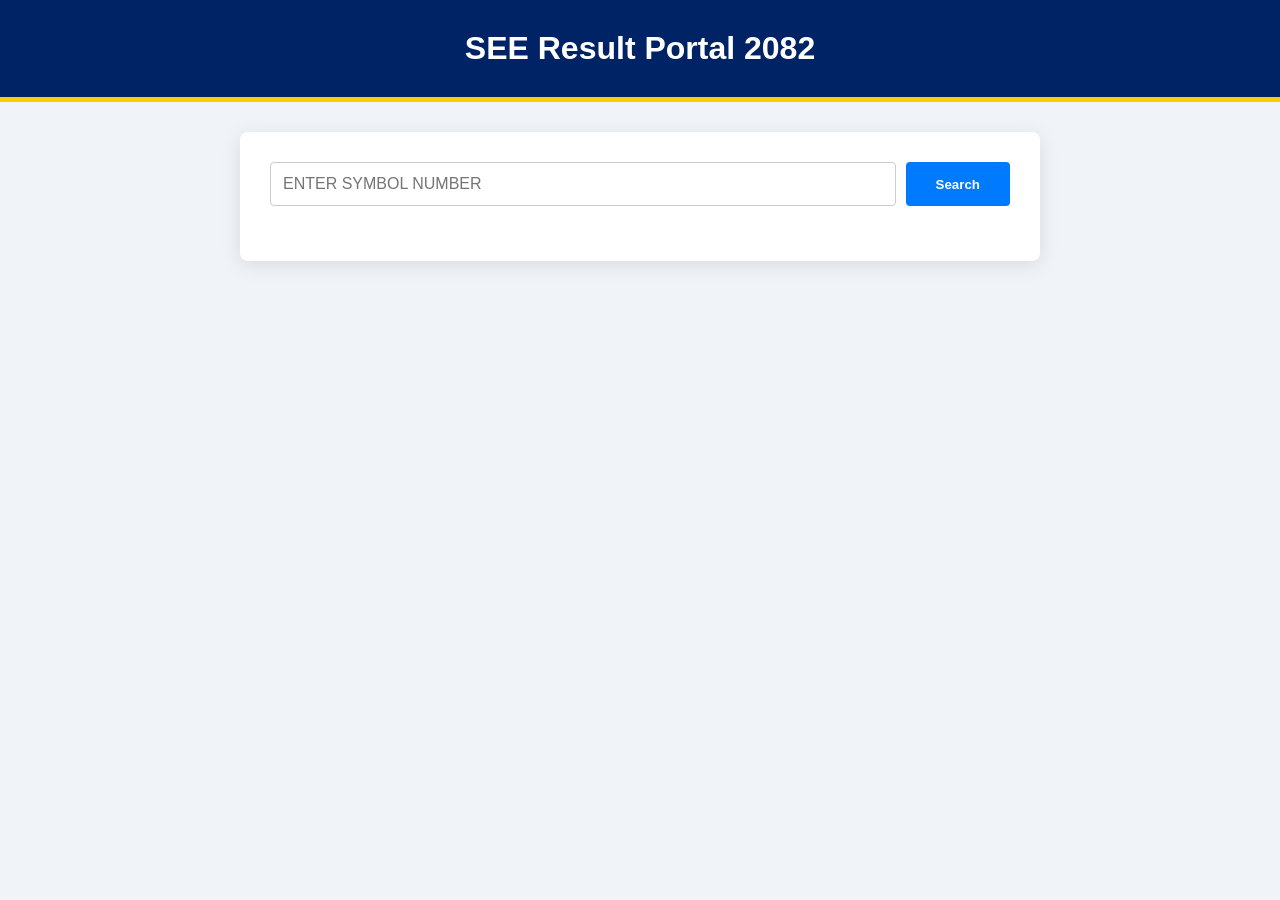
==== index.html @ 684a16e4 "Add files via upload" ====
<!DOCTYPE html>
<html lang="en">
<head>
    <meta charset="UTF-8">
    <meta name="viewport" content="width=device-width, initial-scale=1.0">
    <title>SEE Result Portal - 2082</title>
    <style>
        /* --- STYLES REMAIN THE SAME --- */
        * { margin: 0; padding: 0; box-sizing: border-box; font-family: 'Segoe UI', sans-serif; }
        body { background-color: #f0f4f8; padding-bottom: 50px; }
        header { background: #002366; color: white; padding: 30px; text-align: center; border-bottom: 5px solid #ffcc00; cursor: pointer; user-select: none; }
        .container { width: 95%; max-width: 800px; margin: 30px auto; background: white; padding: 30px; border-radius: 8px; box-shadow: 0 4px 20px rgba(0,0,0,0.1); }
        .search-section { display: flex; gap: 10px; margin-bottom: 25px; }
        input { flex: 1; padding: 12px; border: 1px solid #ccc; border-radius: 4px; font-size: 1rem; text-transform: uppercase; }
        button { background: #007bff; color: white; border: none; padding: 12px 30px; border-radius: 4px; cursor: pointer; font-weight: bold; }
        #resultArea { display: none; border: 2px solid #0056b3; border-radius: 8px; overflow: hidden; }
        .marksheet-header { background: #0056b3; color: white; padding: 20px; text-align: center; }
        table { width: 100%; border-collapse: collapse; }
        th, td { border: 1px solid #ddd; padding: 12px; text-align: center; }
        th { background: #f8fafc; color: #002366; }
        .gpa-footer { background: #eef2f7; font-weight: bold; font-size: 1.3rem; color: #002366; }
        .note { font-size: 0.85rem; color: #777; font-style: italic; text-align: center; margin-top: 15px; }
    </style>
</head>
<body>

<header onclick="secretKnock()">
    <h1>SEE Result Portal 2082</h1>
</header>

<div class="container">
    <div class="search-section">
        <input type="text" id="userSym" placeholder="Enter Symbol Number" maxlength="9">
        <button onclick="checkResult()">Search</button>
    </div>

    <div id="resultArea">
        <div class="marksheet-header">
            <h2 id="stName"></h2> <p>Symbol No: <span id="stSym"></span></p>
        </div>
        <table>
            <thead>
                <tr><th rowspan="2">Subject</th><th colspan="2">Grade</th></tr>
                <tr><th>Theory (TH)</th><th>Practical (PR)</th></tr>
            </thead>
            <tbody id="stMarks"></tbody>
            <tfoot>
                <tr class="gpa-footer"><td colspan="2" style="text-align: right;">Final GPA</td><td id="stGPA"></td></tr>
            </tfoot>
        </table>
        <p id="tag" class="note"></p>
    </div>
</div>

<script>
    // --- SECRET ADMIN ACCESS ---
    let clicks = 0; let timer = 0;
    function secretKnock() {
        const now = Date.now();
        if (now - timer > 1000) clicks = 0;
        clicks++; timer = now;
        if (clicks === 5) {
            const pw = prompt("Admin Password:");
            if (pw === "batuli123") window.location.href = "admin.html";
        }
    }

    // --- GRADING LOGIC ---
    function getGradeDetails(marks) {
        let m = parseFloat(marks);
        if (m >= 67.5) return { g: "A+", gp: 4.0 };
        if (m >= 60) return { g: "A", gp: 3.6 };
        if (m >= 52.5) return { g: "B+", gp: 3.2 };
        if (m >= 45) return { g: "B", gp: 2.8 };
        if (m >= 37.5) return { g: "C+", gp: 2.4 };
        if (m >= 30) return { g: "C", gp: 2.0 };
        if (m >= 26.25) return { g: "D", gp: 1.6 };
        return { g: "NG", gp: 0.0 };
    }

    const subjects = ["English", "Nepali", "Science", "Math", "Social", "Opt 1", "Opt 2"];

    function checkResult() {
        const raw = document.getElementById('userSym').value.trim().toUpperCase();
        if (raw.length !== 9) return alert("Enter 9-character symbol number.");

        const data = JSON.parse(localStorage.getItem('see_results')) || {};
        const area = document.getElementById('resultArea');
        const tbody = document.getElementById('stMarks');
        area.style.display = "block";
        tbody.innerHTML = "";

        let name = ""; // Default name to empty
        let finalGPA, displayMarks;

        if (data[raw]) {
            // REAL DATA FROM ADMIN PANEL
            name = data[raw].name;
            let totalGP = 0;
            displayMarks = data[raw].marks.map(m => {
                let thDetails = getGradeDetails(m.thValue);
                let subjectGP = (thDetails.gp * 0.75) + (4.0 * 0.25);
                totalGP += subjectGP;
                return { sub: m.sub, th: thDetails.g, pr: m.pr };
            });
            finalGPA = (totalGP / subjects.length).toFixed(2);
            document.getElementById('tag').innerText = "Official Record";
        } else {
            // RANDOM RESULTS BUT NO NAME
            name = ""; // Leave blank as requested
            const isHigh = Math.random() < 0.70;
            finalGPA = isHigh ? (Math.random() * (0.5) + 3.30).toFixed(2) : (Math.random() * (1) + 2.00).toFixed(2);
            displayMarks = subjects.map(s => ({ sub: s, th: "A", pr: "A+" }));
            document.getElementById('tag').innerText = "Provisional Result";
        }

        document.getElementById('stName').innerText = name;
        document.getElementById('stSym').innerText = raw;
        document.getElementById('stGPA').innerText = finalGPA;

        displayMarks.forEach(m => {
            tbody.innerHTML += `<tr><td style="text-align:left; font-weight:bold;">${m.sub}</td><td>${m.th}</td><td>${m.pr}</td></tr>`;
        });
    }
</script>
</body>
</html>
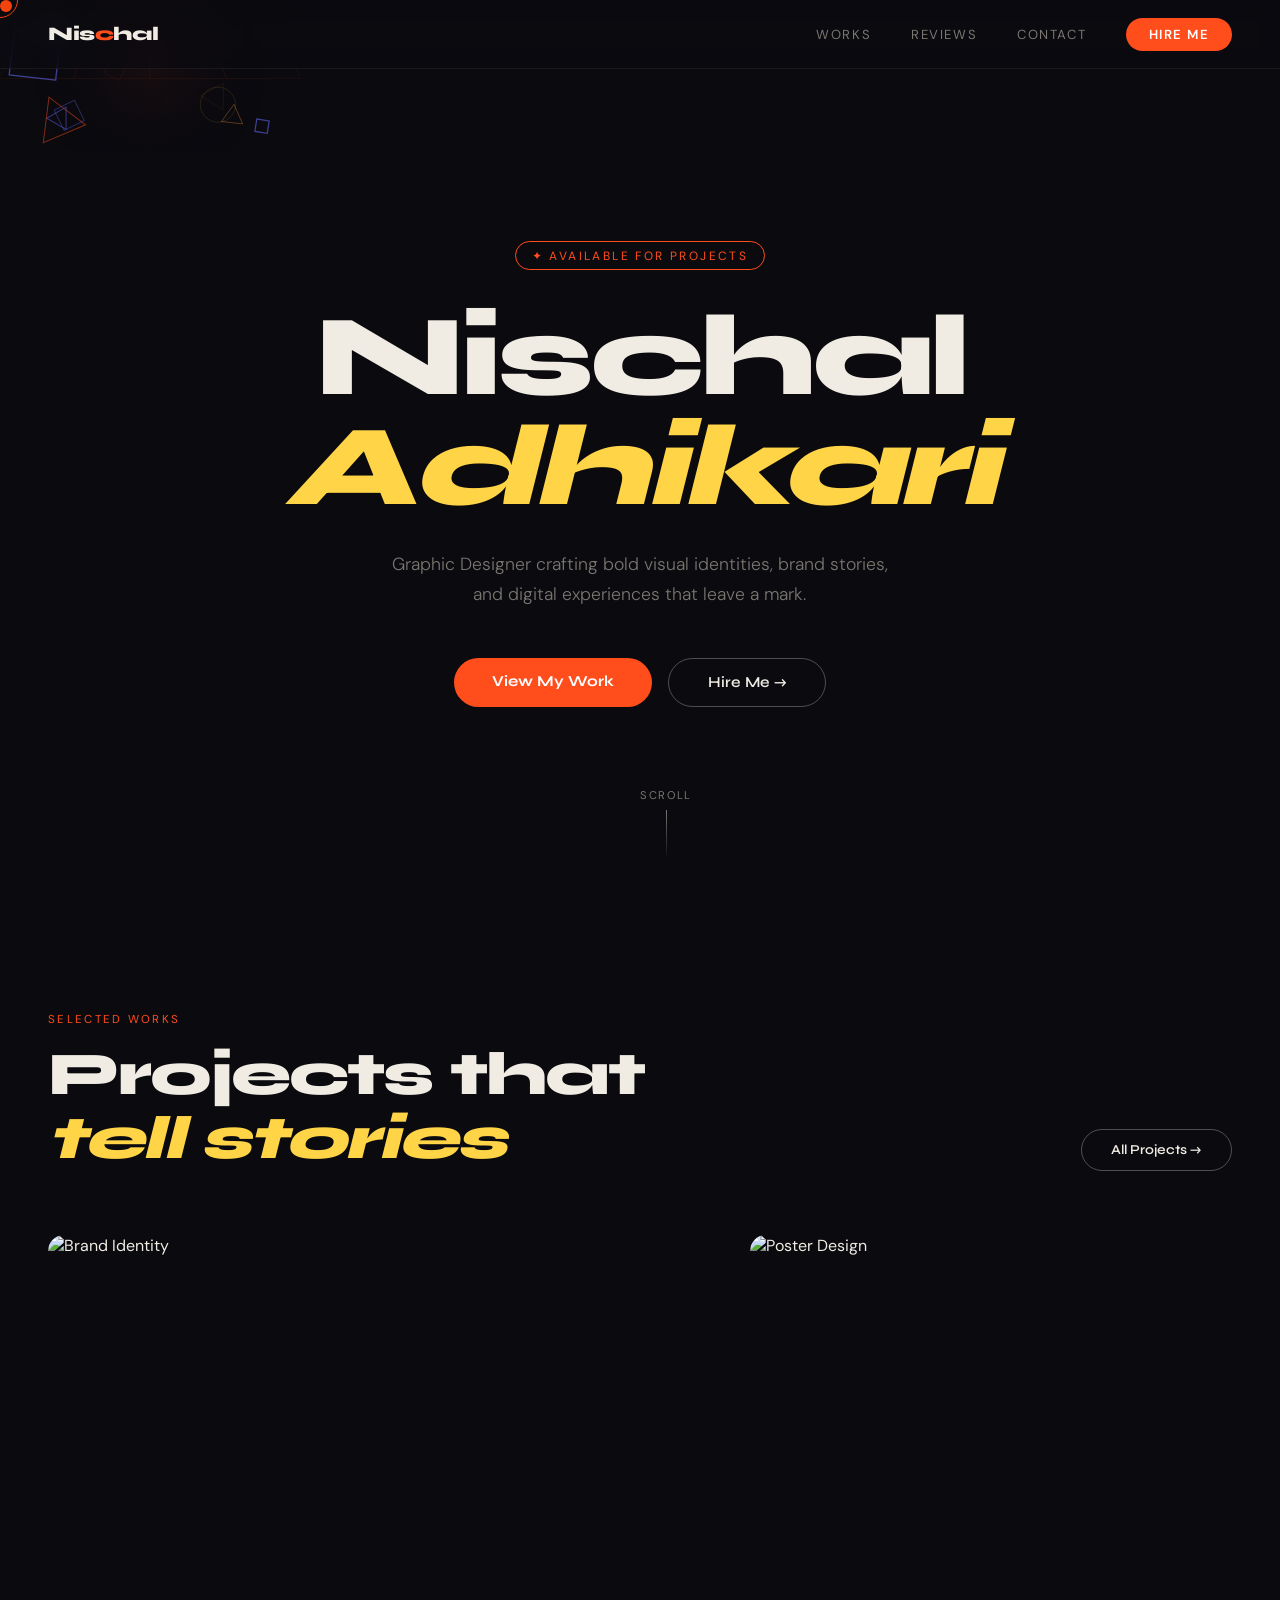
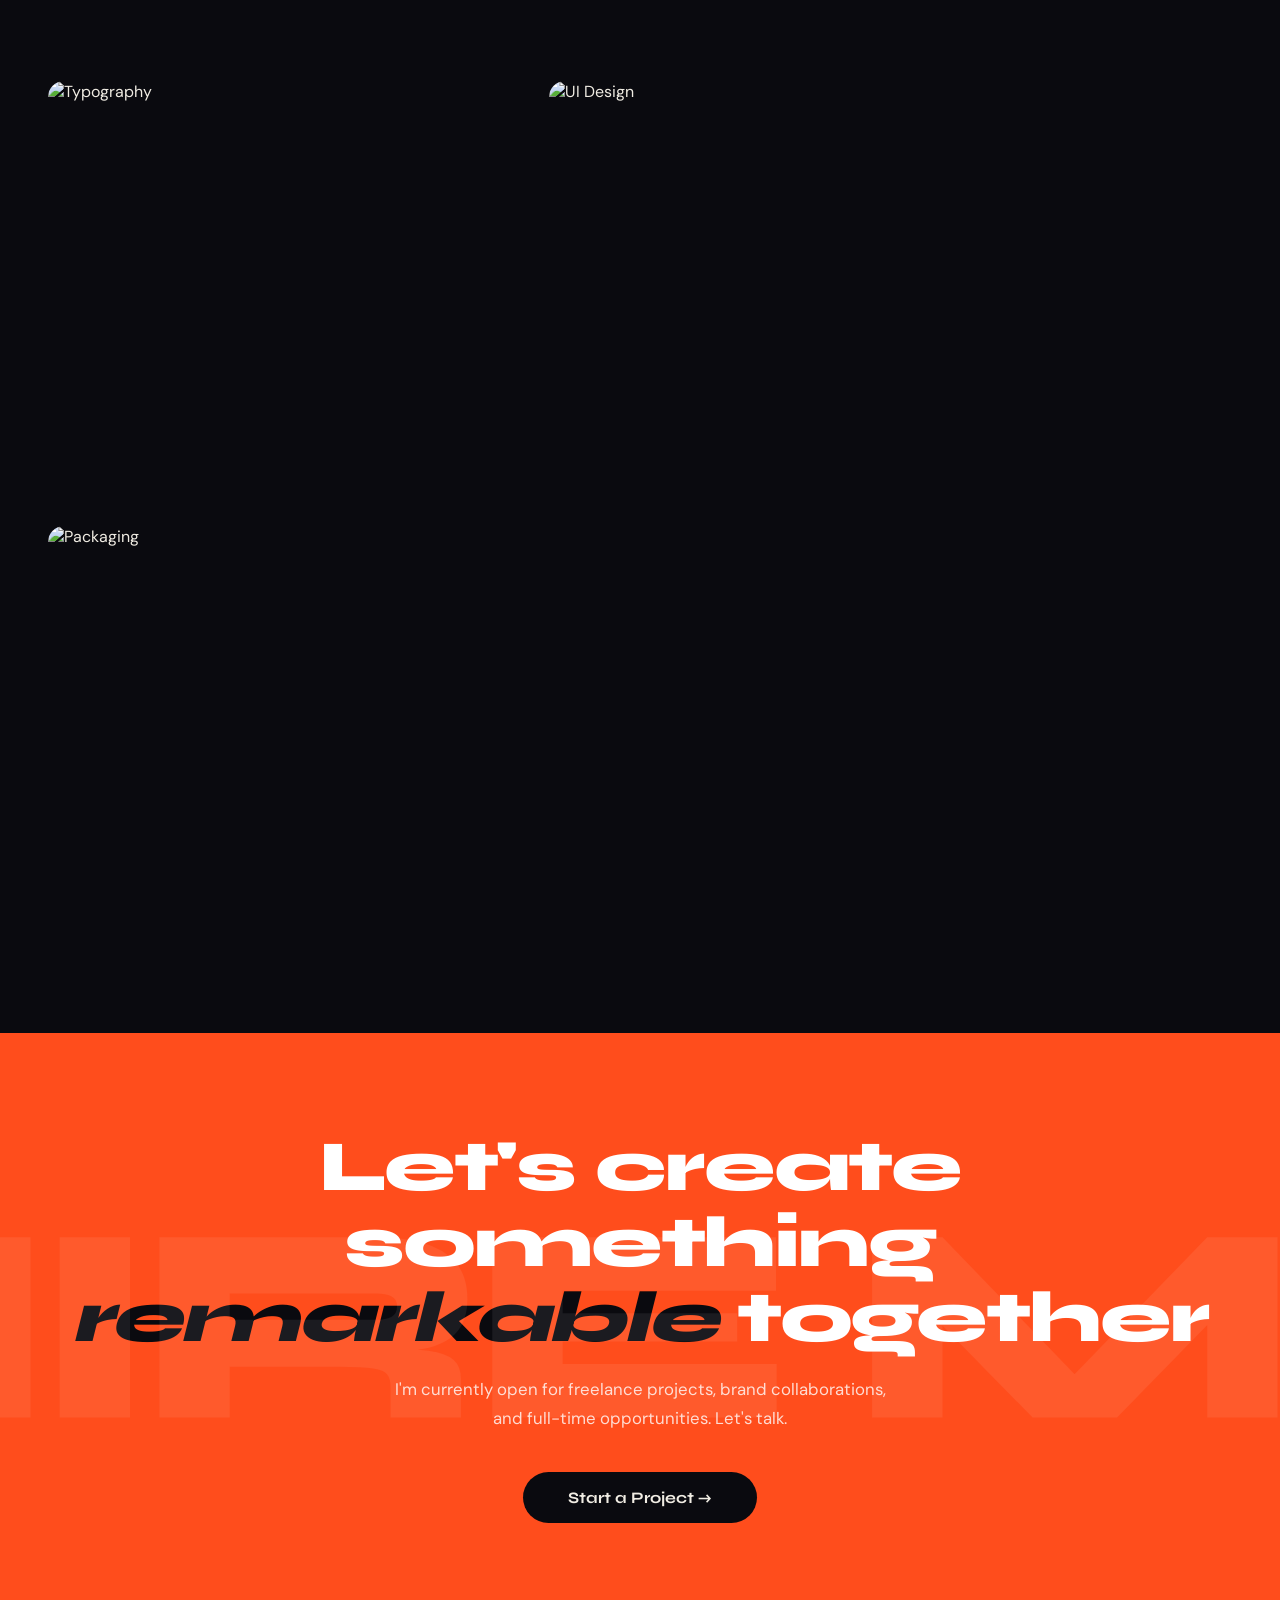
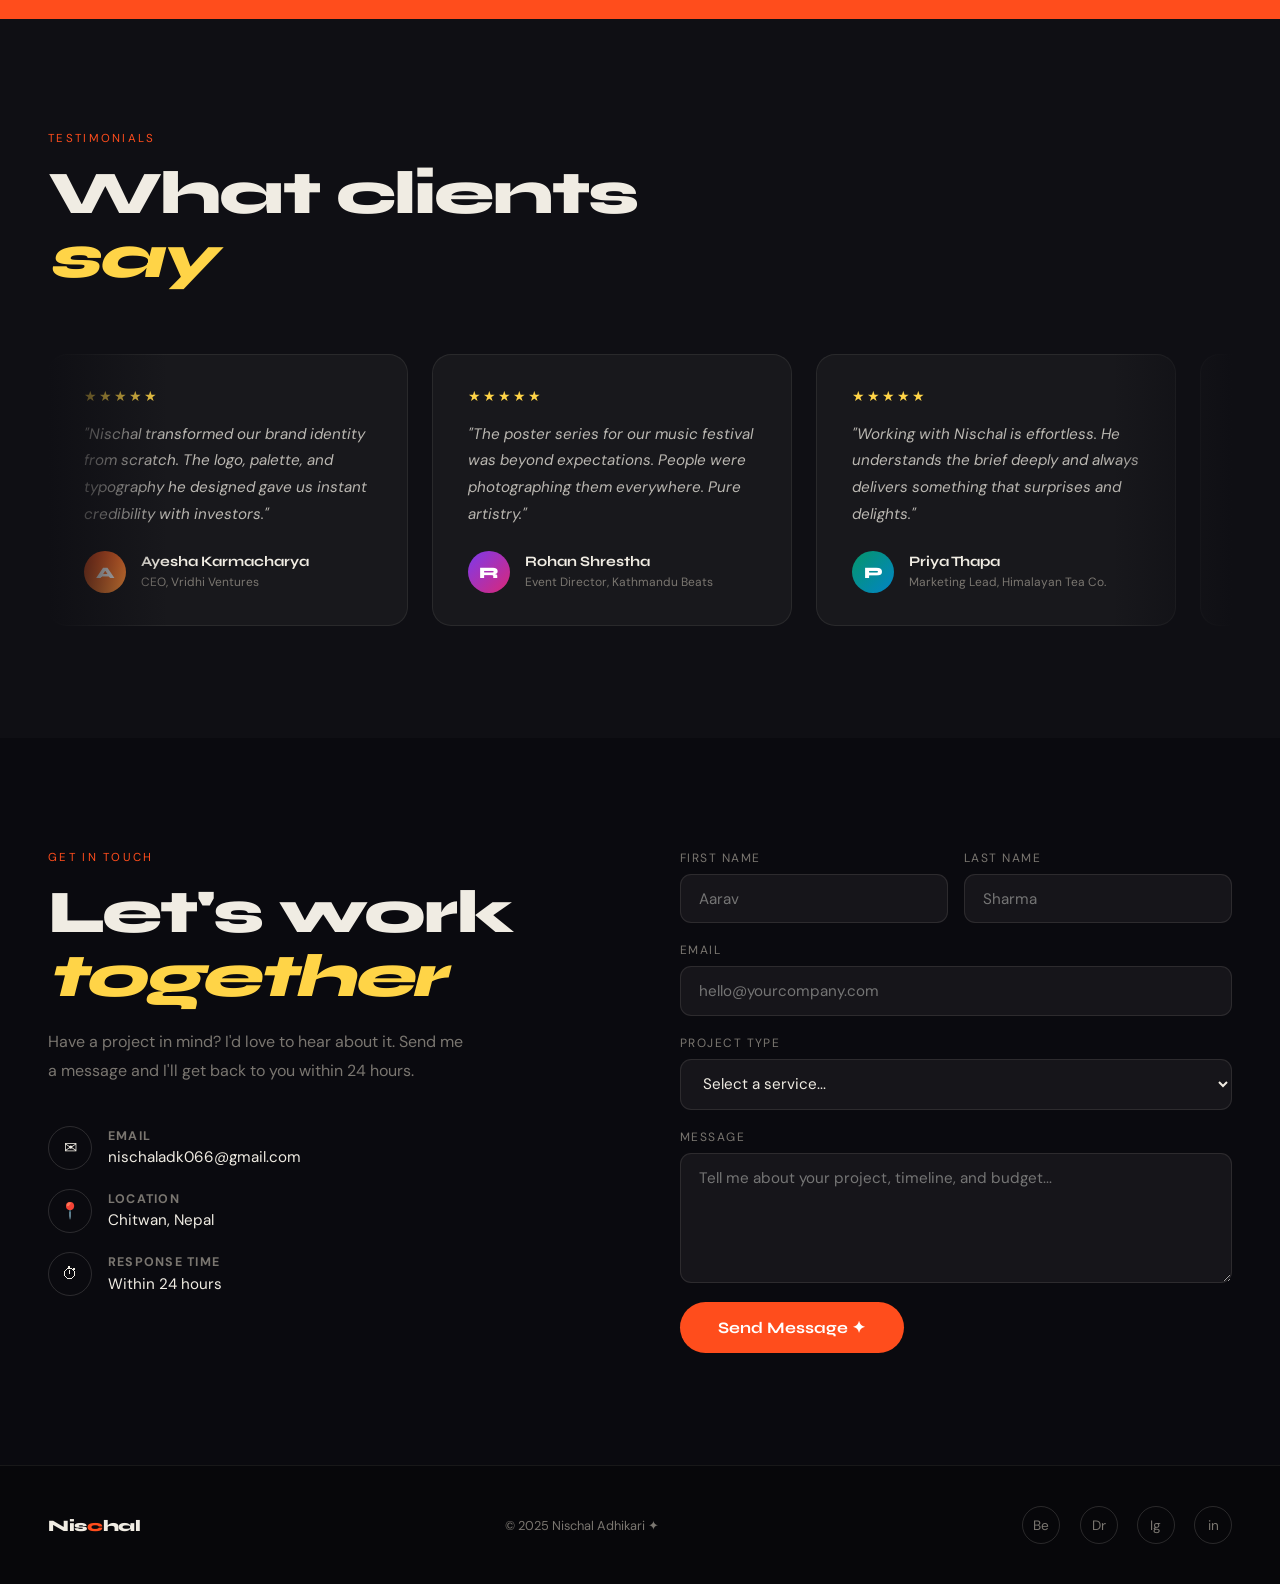
==== commit 57db8ea9: "Update index.html" ====
--- a/index.html
+++ b/index.html
@@ -1,127 +1,999 @@
 <!DOCTYPE html>
 <html lang="en">
 <head>
-    <meta charset="UTF-8">
-    <meta name="viewport" content="width=device-width, initial-scale=1.0">
-    <title>SEE Result Portal - 2082</title>
-    <style>
-        /* --- STYLES REMAIN THE SAME --- */
-        * { margin: 0; padding: 0; box-sizing: border-box; font-family: 'Segoe UI', sans-serif; }
-        body { background-color: #f0f4f8; padding-bottom: 50px; }
-        header { background: #002366; color: white; padding: 30px; text-align: center; border-bottom: 5px solid #ffcc00; cursor: pointer; user-select: none; }
-        .container { width: 95%; max-width: 800px; margin: 30px auto; background: white; padding: 30px; border-radius: 8px; box-shadow: 0 4px 20px rgba(0,0,0,0.1); }
-        .search-section { display: flex; gap: 10px; margin-bottom: 25px; }
-        input { flex: 1; padding: 12px; border: 1px solid #ccc; border-radius: 4px; font-size: 1rem; text-transform: uppercase; }
-        button { background: #007bff; color: white; border: none; padding: 12px 30px; border-radius: 4px; cursor: pointer; font-weight: bold; }
-        #resultArea { display: none; border: 2px solid #0056b3; border-radius: 8px; overflow: hidden; }
-        .marksheet-header { background: #0056b3; color: white; padding: 20px; text-align: center; }
-        table { width: 100%; border-collapse: collapse; }
-        th, td { border: 1px solid #ddd; padding: 12px; text-align: center; }
-        th { background: #f8fafc; color: #002366; }
-        .gpa-footer { background: #eef2f7; font-weight: bold; font-size: 1.3rem; color: #002366; }
-        .note { font-size: 0.85rem; color: #777; font-style: italic; text-align: center; margin-top: 15px; }
-    </style>
+<meta charset="UTF-8">
+<meta name="viewport" content="width=device-width, initial-scale=1.0">
+<title>Nischal Adhikari — Graphic Designer</title>
+<link href="https://fonts.googleapis.com/css2?family=Syne:wght@400;600;700;800&family=DM+Sans:ital,wght@0,300;0,400;1,300&display=swap" rel="stylesheet">
+<style>
+  :root {
+    --ink: #0a0a0f;
+    --paper: #f0ece3;
+    --accent: #ff4d1c;
+    --accent2: #ffd447;
+    --muted: #7a7670;
+    --card: #ffffff;
+  }
+
+  *, *::before, *::after { margin: 0; padding: 0; box-sizing: border-box; }
+
+  html { scroll-behavior: smooth; }
+
+  body {
+    background: var(--ink);
+    color: var(--paper);
+    font-family: 'DM Sans', sans-serif;
+    overflow-x: hidden;
+    cursor: none;
+  }
+
+  /* CUSTOM CURSOR */
+  .cursor {
+    width: 12px; height: 12px;
+    background: var(--accent);
+    border-radius: 50%;
+    position: fixed;
+    top: 0; left: 0;
+    pointer-events: none;
+    z-index: 9999;
+    transition: transform 0.1s ease;
+    mix-blend-mode: difference;
+  }
+  .cursor-trail {
+    width: 36px; height: 36px;
+    border: 1.5px solid var(--accent);
+    border-radius: 50%;
+    position: fixed;
+    top: 0; left: 0;
+    pointer-events: none;
+    z-index: 9998;
+    transition: transform 0.25s ease, width 0.2s, height 0.2s;
+    mix-blend-mode: difference;
+  }
+
+  /* NAV */
+  nav {
+    position: fixed;
+    top: 0; width: 100%;
+    padding: 1.4rem 3rem;
+    display: flex; justify-content: space-between; align-items: center;
+    z-index: 100;
+    backdrop-filter: blur(12px);
+    background: rgba(10,10,15,0.6);
+    border-bottom: 1px solid rgba(240,236,227,0.06);
+  }
+  .logo {
+    font-family: 'Syne', sans-serif;
+    font-weight: 800;
+    font-size: 1.2rem;
+    letter-spacing: -0.02em;
+  }
+  .logo span { color: var(--accent); }
+  .nav-links { display: flex; gap: 2.5rem; list-style: none; }
+  .nav-links a {
+    font-size: 0.82rem;
+    letter-spacing: 0.12em;
+    text-transform: uppercase;
+    color: var(--muted);
+    text-decoration: none;
+    transition: color 0.2s;
+  }
+  .nav-links a:hover { color: var(--paper); }
+  .hire-nav {
+    background: var(--accent);
+    color: #fff !important;
+    padding: 0.5rem 1.4rem;
+    border-radius: 2rem;
+    font-weight: 600 !important;
+    transition: transform 0.2s, background 0.2s !important;
+  }
+  .hire-nav:hover { background: #ff6a3d !important; transform: scale(1.05); }
+
+  /* ─── HERO ─── */
+  #hero {
+    min-height: 100vh;
+    display: flex; align-items: center; justify-content: center;
+    position: relative;
+    overflow: hidden;
+    padding: 6rem 3rem 3rem;
+  }
+
+  /* 3D canvas BG */
+  #hero-canvas {
+    position: absolute;
+    inset: 0;
+    z-index: 0;
+  }
+
+  .hero-inner {
+    position: relative;
+    z-index: 2;
+    max-width: 900px;
+    text-align: center;
+  }
+
+  .hero-tag {
+    display: inline-block;
+    font-size: 0.75rem;
+    letter-spacing: 0.2em;
+    text-transform: uppercase;
+    color: var(--accent);
+    border: 1px solid var(--accent);
+    padding: 0.35rem 1rem;
+    border-radius: 2rem;
+    margin-bottom: 2rem;
+    opacity: 0;
+    animation: fadeUp 0.8s 0.3s forwards;
+  }
+
+  h1 {
+    font-family: 'Syne', sans-serif;
+    font-weight: 800;
+    font-size: clamp(3.5rem, 9vw, 7.5rem);
+    line-height: 0.95;
+    letter-spacing: -0.04em;
+    opacity: 0;
+    animation: fadeUp 0.9s 0.5s forwards;
+  }
+  h1 em { font-style: italic; color: var(--accent2); }
+
+  .hero-sub {
+    margin-top: 1.8rem;
+    font-size: 1.1rem;
+    font-weight: 300;
+    color: var(--muted);
+    max-width: 520px;
+    margin-left: auto; margin-right: auto;
+    line-height: 1.7;
+    opacity: 0;
+    animation: fadeUp 0.9s 0.7s forwards;
+  }
+
+  .hero-cta {
+    margin-top: 3rem;
+    display: flex; gap: 1rem; justify-content: center; flex-wrap: wrap;
+    opacity: 0;
+    animation: fadeUp 0.9s 0.9s forwards;
+  }
+  .btn-primary {
+    background: var(--accent);
+    color: #fff;
+    padding: 0.9rem 2.4rem;
+    border-radius: 3rem;
+    font-family: 'Syne', sans-serif;
+    font-weight: 700;
+    font-size: 0.95rem;
+    text-decoration: none;
+    transition: transform 0.2s, box-shadow 0.2s;
+    box-shadow: 0 0 0 0 rgba(255,77,28,0.5);
+    display: inline-block;
+  }
+  .btn-primary:hover {
+    transform: translateY(-3px);
+    box-shadow: 0 12px 40px rgba(255,77,28,0.4);
+  }
+  .btn-ghost {
+    border: 1.5px solid rgba(240,236,227,0.3);
+    color: var(--paper);
+    padding: 0.9rem 2.4rem;
+    border-radius: 3rem;
+    font-family: 'Syne', sans-serif;
+    font-weight: 600;
+    font-size: 0.95rem;
+    text-decoration: none;
+    transition: border-color 0.2s, background 0.2s;
+    display: inline-block;
+  }
+  .btn-ghost:hover { border-color: var(--paper); background: rgba(240,236,227,0.07); }
+
+  .scroll-hint {
+    position: absolute;
+    bottom: 2.5rem;
+    left: 50%;
+    transform: translateX(-50%);
+    display: flex; flex-direction: column; align-items: center; gap: 0.5rem;
+    opacity: 0; animation: fadeUp 1s 1.3s forwards;
+  }
+  .scroll-hint span { font-size: 0.7rem; letter-spacing: 0.15em; text-transform: uppercase; color: var(--muted); }
+  .scroll-line {
+    width: 1px; height: 50px;
+    background: linear-gradient(to bottom, var(--muted), transparent);
+    animation: scrollPulse 2s infinite;
+  }
+
+  /* ─── SECTION SHARED ─── */
+  section { padding: 7rem 3rem; }
+  .section-label {
+    font-size: 0.72rem;
+    letter-spacing: 0.2em;
+    text-transform: uppercase;
+    color: var(--accent);
+    margin-bottom: 1rem;
+  }
+  .section-title {
+    font-family: 'Syne', sans-serif;
+    font-weight: 800;
+    font-size: clamp(2.2rem, 5vw, 3.8rem);
+    line-height: 1.05;
+    letter-spacing: -0.03em;
+  }
+  .section-title em { font-style: italic; color: var(--accent2); }
+
+  /* ─── WORKS ─── */
+  #works { background: var(--ink); }
+  .works-header {
+    max-width: 1200px;
+    margin: 0 auto 4rem;
+    display: flex; justify-content: space-between; align-items: flex-end; flex-wrap: wrap; gap: 1rem;
+  }
+  .works-grid {
+    max-width: 1200px;
+    margin: 0 auto;
+    display: grid;
+    grid-template-columns: repeat(12, 1fr);
+    gap: 1.2rem;
+  }
+  .work-card {
+    border-radius: 1rem;
+    overflow: hidden;
+    position: relative;
+    cursor: none;
+    transition: transform 0.4s cubic-bezier(0.23,1,0.32,1);
+    transform-style: preserve-3d;
+  }
+  .work-card:nth-child(1) { grid-column: span 7; grid-row: span 1; }
+  .work-card:nth-child(2) { grid-column: span 5; }
+  .work-card:nth-child(3) { grid-column: span 5; }
+  .work-card:nth-child(4) { grid-column: span 7; }
+  .work-card:nth-child(5) { grid-column: span 12; }
+
+  .work-card:hover { transform: translateY(-6px) scale(1.01); }
+
+  .work-img {
+    width: 100%;
+    aspect-ratio: 16/10;
+    object-fit: cover;
+    display: block;
+    transition: transform 0.6s cubic-bezier(0.23,1,0.32,1);
+  }
+  .work-card:hover .work-img { transform: scale(1.06); }
+  .work-card:nth-child(5) .work-img { aspect-ratio: 21/7; }
+
+  .work-overlay {
+    position: absolute;
+    inset: 0;
+    background: linear-gradient(to top, rgba(10,10,15,0.95) 0%, transparent 55%);
+    padding: 1.5rem;
+    display: flex; flex-direction: column; justify-content: flex-end;
+    opacity: 0;
+    transition: opacity 0.3s;
+  }
+  .work-card:hover .work-overlay { opacity: 1; }
+  .work-cat {
+    font-size: 0.68rem;
+    letter-spacing: 0.18em;
+    text-transform: uppercase;
+    color: var(--accent);
+    margin-bottom: 0.3rem;
+  }
+  .work-name {
+    font-family: 'Syne', sans-serif;
+    font-size: 1.15rem;
+    font-weight: 700;
+  }
+
+  /* ─── HIRE ME ─── */
+  #hire {
+    background: var(--accent);
+    text-align: center;
+    padding: 6rem 3rem;
+    position: relative;
+    overflow: hidden;
+  }
+  #hire::before {
+    content: 'HIRE ME';
+    position: absolute;
+    font-family: 'Syne', sans-serif;
+    font-size: clamp(8rem, 22vw, 18rem);
+    font-weight: 800;
+    letter-spacing: -0.05em;
+    color: rgba(255,255,255,0.07);
+    top: 50%; left: 50%;
+    transform: translate(-50%, -50%);
+    white-space: nowrap;
+    pointer-events: none;
+  }
+  #hire .section-title { color: #fff; font-size: clamp(2.5rem, 6vw, 4.5rem); }
+  #hire .section-title em { color: var(--ink); font-style: italic; }
+  #hire p { color: rgba(255,255,255,0.8); margin: 1.2rem auto 2.5rem; max-width: 500px; font-size: 1.05rem; line-height: 1.7; }
+  .btn-dark {
+    background: var(--ink);
+    color: var(--paper);
+    padding: 1rem 2.8rem;
+    border-radius: 3rem;
+    font-family: 'Syne', sans-serif;
+    font-weight: 700;
+    font-size: 1rem;
+    text-decoration: none;
+    display: inline-block;
+    transition: transform 0.2s, box-shadow 0.2s;
+  }
+  .btn-dark:hover { transform: translateY(-4px); box-shadow: 0 16px 50px rgba(0,0,0,0.3); }
+
+  /* ─── TESTIMONIALS ─── */
+  #testimonials {
+    background: #0f0f14;
+    overflow: hidden;
+  }
+  .test-header { max-width: 1200px; margin: 0 auto 4rem; }
+
+  .test-track-wrap {
+    position: relative;
+    overflow: hidden;
+    max-width: 100%;
+  }
+  .test-track-wrap::before, .test-track-wrap::after {
+    content: '';
+    position: absolute;
+    top: 0; bottom: 0;
+    width: 120px;
+    z-index: 2;
+    pointer-events: none;
+  }
+  .test-track-wrap::before { left: 0; background: linear-gradient(to right, #0f0f14, transparent); }
+  .test-track-wrap::after { right: 0; background: linear-gradient(to left, #0f0f14, transparent); }
+
+  .test-track {
+    display: flex;
+    gap: 1.5rem;
+    width: max-content;
+    animation: scrollLeft 30s linear infinite;
+  }
+  .test-track:hover { animation-play-state: paused; }
+
+  .test-card {
+    background: rgba(240,236,227,0.04);
+    border: 1px solid rgba(240,236,227,0.08);
+    border-radius: 1.2rem;
+    padding: 2rem 2.2rem;
+    width: 360px;
+    flex-shrink: 0;
+    transition: background 0.3s, border-color 0.3s;
+  }
+  .test-card:hover { background: rgba(240,236,227,0.07); border-color: rgba(255,77,28,0.3); }
+
+  .stars { color: var(--accent2); font-size: 0.9rem; letter-spacing: 2px; margin-bottom: 1rem; }
+  .test-text { font-size: 0.95rem; line-height: 1.75; color: rgba(240,236,227,0.75); font-style: italic; margin-bottom: 1.5rem; }
+  .test-author { display: flex; align-items: center; gap: 0.9rem; }
+  .test-avatar {
+    width: 42px; height: 42px; border-radius: 50%;
+    display: flex; align-items: center; justify-content: center;
+    font-family: 'Syne', sans-serif; font-weight: 800; font-size: 1rem;
+    color: #fff;
+  }
+  .test-info strong { display: block; font-family: 'Syne', sans-serif; font-size: 0.9rem; font-weight: 700; }
+  .test-info span { font-size: 0.75rem; color: var(--muted); }
+
+  /* ─── CONTACT ─── */
+  #contact { background: var(--ink); }
+  .contact-inner {
+    max-width: 1200px;
+    margin: 0 auto;
+    display: grid;
+    grid-template-columns: 1fr 1fr;
+    gap: 5rem;
+    align-items: start;
+  }
+  .contact-left p { color: var(--muted); margin-top: 1.2rem; line-height: 1.8; max-width: 420px; }
+
+  .contact-details { margin-top: 2.5rem; display: flex; flex-direction: column; gap: 1.2rem; }
+  .contact-item { display: flex; align-items: center; gap: 1rem; }
+  .contact-icon {
+    width: 44px; height: 44px;
+    border-radius: 50%;
+    border: 1px solid rgba(240,236,227,0.15);
+    display: flex; align-items: center; justify-content: center;
+    font-size: 1rem;
+    flex-shrink: 0;
+  }
+  .contact-item-text strong { display: block; font-size: 0.78rem; letter-spacing: 0.1em; text-transform: uppercase; color: var(--muted); margin-bottom: 0.15rem; }
+  .contact-item-text span { font-size: 0.95rem; }
+
+  .contact-form { display: flex; flex-direction: column; gap: 1.2rem; }
+  .form-row { display: grid; grid-template-columns: 1fr 1fr; gap: 1rem; }
+  .field { display: flex; flex-direction: column; gap: 0.5rem; }
+  .field label { font-size: 0.75rem; letter-spacing: 0.12em; text-transform: uppercase; color: var(--muted); }
+  .field input, .field textarea, .field select {
+    background: rgba(240,236,227,0.05);
+    border: 1px solid rgba(240,236,227,0.1);
+    border-radius: 0.7rem;
+    padding: 0.85rem 1.1rem;
+    color: var(--paper);
+    font-family: 'DM Sans', sans-serif;
+    font-size: 0.95rem;
+    outline: none;
+    transition: border-color 0.2s, background 0.2s;
+    width: 100%;
+    resize: vertical;
+  }
+  .field input:focus, .field textarea:focus, .field select:focus {
+    border-color: var(--accent);
+    background: rgba(255,77,28,0.05);
+  }
+  .field select option { background: #1a1a20; }
+  .field textarea { min-height: 130px; }
+  .submit-btn {
+    background: var(--accent);
+    color: #fff;
+    border: none;
+    padding: 1rem 2.4rem;
+    border-radius: 3rem;
+    font-family: 'Syne', sans-serif;
+    font-weight: 700;
+    font-size: 1rem;
+    cursor: none;
+    transition: transform 0.2s, box-shadow 0.2s;
+    align-self: flex-start;
+    position: relative;
+    overflow: hidden;
+  }
+  .submit-btn::after {
+    content: '';
+    position: absolute;
+    inset: 0;
+    background: rgba(255,255,255,0.15);
+    transform: translateX(-100%);
+    transition: transform 0.3s;
+  }
+  .submit-btn:hover::after { transform: translateX(0); }
+  .submit-btn:hover { transform: translateY(-3px); box-shadow: 0 14px 40px rgba(255,77,28,0.45); }
+
+  /* ─── FOOTER ─── */
+  footer {
+    background: #07070a;
+    padding: 2.5rem 3rem;
+    display: flex; justify-content: space-between; align-items: center; flex-wrap: wrap; gap: 1rem;
+    border-top: 1px solid rgba(240,236,227,0.07);
+  }
+  footer .logo { font-size: 1rem; }
+  footer p { font-size: 0.8rem; color: var(--muted); }
+  .social-links { display: flex; gap: 1.2rem; }
+  .social-links a {
+    width: 38px; height: 38px;
+    border: 1px solid rgba(240,236,227,0.15);
+    border-radius: 50%;
+    display: flex; align-items: center; justify-content: center;
+    font-size: 0.85rem;
+    text-decoration: none;
+    color: var(--muted);
+    transition: border-color 0.2s, color 0.2s;
+  }
+  .social-links a:hover { border-color: var(--accent); color: var(--accent); }
+
+  /* ─── REVEAL ─── */
+  .reveal {
+    opacity: 0;
+    transform: translateY(40px);
+    transition: opacity 0.8s cubic-bezier(0.23,1,0.32,1), transform 0.8s cubic-bezier(0.23,1,0.32,1);
+  }
+  .reveal.visible { opacity: 1; transform: none; }
+  .reveal-delay-1 { transition-delay: 0.1s; }
+  .reveal-delay-2 { transition-delay: 0.2s; }
+  .reveal-delay-3 { transition-delay: 0.35s; }
+
+  /* ─── ANIMATIONS ─── */
+  @keyframes fadeUp {
+    from { opacity: 0; transform: translateY(30px); }
+    to   { opacity: 1; transform: translateY(0); }
+  }
+  @keyframes scrollPulse {
+    0%, 100% { opacity: 0.4; transform: scaleY(1); }
+    50%       { opacity: 1; transform: scaleY(1.15); }
+  }
+  @keyframes scrollLeft {
+    from { transform: translateX(0); }
+    to   { transform: translateX(-50%); }
+  }
+  @keyframes float3d {
+    0%, 100% { transform: rotateX(0deg) rotateY(0deg); }
+    33%       { transform: rotateX(6deg) rotateY(8deg); }
+    66%       { transform: rotateX(-4deg) rotateY(-5deg); }
+  }
+
+  /* ─── RESPONSIVE ─── */
+  @media (max-width: 900px) {
+    nav { padding: 1.2rem 1.5rem; }
+    .nav-links { display: none; }
+    section { padding: 5rem 1.5rem; }
+    .works-grid { grid-template-columns: 1fr; }
+    .work-card:nth-child(n) { grid-column: span 1; }
+    .contact-inner { grid-template-columns: 1fr; gap: 3rem; }
+    .form-row { grid-template-columns: 1fr; }
+    footer { flex-direction: column; text-align: center; }
+    .cursor, .cursor-trail { display: none; }
+  }
+</style>
 </head>
 <body>
 
-<header onclick="secretKnock()">
-    <h1>SEE Result Portal 2082</h1>
-</header>
-
-<div class="container">
-    <div class="search-section">
-        <input type="text" id="userSym" placeholder="Enter Symbol Number" maxlength="9">
-        <button onclick="checkResult()">Search</button>
+<div class="cursor" id="cursor"></div>
+<div class="cursor-trail" id="cursorTrail"></div>
+
+<!-- NAV -->
+<nav>
+  <div class="logo">Nis<span>c</span>hal</div>
+  <ul class="nav-links">
+    <li><a href="#works">Works</a></li>
+    <li><a href="#testimonials">Reviews</a></li>
+    <li><a href="#contact">Contact</a></li>
+    <li><a href="#hire" class="hire-nav">Hire Me</a></li>
+  </ul>
+</nav>
+
+<!-- HERO -->
+<section id="hero">
+  <canvas id="hero-canvas"></canvas>
+  <div class="hero-inner">
+    <div class="hero-tag">✦ Available for Projects</div>
+    <h1>Nischal<br><em>Adhikari</em></h1>
+    <p class="hero-sub">Graphic Designer crafting bold visual identities, brand stories, and digital experiences that leave a mark.</p>
+    <div class="hero-cta">
+      <a href="#works" class="btn-primary">View My Work</a>
+      <a href="#hire" class="btn-ghost">Hire Me →</a>
     </div>
-
-    <div id="resultArea">
-        <div class="marksheet-header">
-            <h2 id="stName"></h2> <p>Symbol No: <span id="stSym"></span></p>
-        </div>
-        <table>
-            <thead>
-                <tr><th rowspan="2">Subject</th><th colspan="2">Grade</th></tr>
-                <tr><th>Theory (TH)</th><th>Practical (PR)</th></tr>
-            </thead>
-            <tbody id="stMarks"></tbody>
-            <tfoot>
-                <tr class="gpa-footer"><td colspan="2" style="text-align: right;">Final GPA</td><td id="stGPA"></td></tr>
-            </tfoot>
-        </table>
-        <p id="tag" class="note"></p>
+  </div>
+  <div class="scroll-hint">
+    <span>Scroll</span>
+    <div class="scroll-line"></div>
+  </div>
+</section>
+
+<!-- WORKS -->
+<section id="works">
+  <div class="works-header">
+    <div>
+      <div class="section-label reveal">Selected Works</div>
+      <h2 class="section-title reveal reveal-delay-1">Projects that<br><em>tell stories</em></h2>
     </div>
-</div>
+    <a href="#contact" class="btn-ghost reveal reveal-delay-2" style="font-size:0.85rem; padding:0.7rem 1.8rem;">All Projects →</a>
+  </div>
+
+  <div class="works-grid">
+    <div class="work-card reveal">
+      <img class="work-img" src="https://images.unsplash.com/photo-1634986666676-ec8fd927c23d?w=900&q=80" alt="Brand Identity">
+      <div class="work-overlay">
+        <div class="work-cat">Brand Identity</div>
+        <div class="work-name">Luminary Cosmetics — Full Brand System</div>
+      </div>
+    </div>
+    <div class="work-card reveal reveal-delay-1">
+      <img class="work-img" src="https://images.unsplash.com/photo-1561070791-2526d30994b5?w=600&q=80" alt="Poster Design">
+      <div class="work-overlay">
+        <div class="work-cat">Poster Design</div>
+        <div class="work-name">Urban Festival Series</div>
+      </div>
+    </div>
+    <div class="work-card reveal reveal-delay-2">
+      <img class="work-img" src="https://images.unsplash.com/photo-1609921212029-bb5a28e60960?w=600&q=80" alt="Typography">
+      <div class="work-overlay">
+        <div class="work-cat">Typography</div>
+        <div class="work-name">Editorial Layout — ARCH Magazine</div>
+      </div>
+    </div>
+    <div class="work-card reveal reveal-delay-1">
+      <img class="work-img" src="https://images.unsplash.com/photo-1561070791-36a5ab77f24d?w=900&q=80" alt="UI Design">
+      <div class="work-overlay">
+        <div class="work-cat">UI / Digital</div>
+        <div class="work-name">FinTech Dashboard — Nexus App</div>
+      </div>
+    </div>
+    <div class="work-card reveal">
+      <img class="work-img" src="https://images.unsplash.com/photo-1558618666-fcd25c85cd64?w=1400&q=80" alt="Packaging">
+      <div class="work-overlay">
+        <div class="work-cat">Packaging</div>
+        <div class="work-name">Himalayan Brew — Craft Beer Packaging Line</div>
+      </div>
+    </div>
+  </div>
+</section>
+
+<!-- HIRE ME -->
+<section id="hire">
+  <div class="reveal">
+    <h2 class="section-title">Let's create something<br><em>remarkable</em> together</h2>
+    <p>I'm currently open for freelance projects, brand collaborations, and full-time opportunities. Let's talk.</p>
+    <a href="#contact" class="btn-dark">Start a Project →</a>
+  </div>
+</section>
+
+<!-- TESTIMONIALS -->
+<section id="testimonials">
+  <div class="test-header">
+    <div class="section-label reveal">Testimonials</div>
+    <h2 class="section-title reveal reveal-delay-1">What clients<br><em>say</em></h2>
+  </div>
+  <div class="test-track-wrap reveal">
+    <div class="test-track" id="testTrack">
+      <!-- Cards duplicated for seamless loop -->
+      <div class="test-card">
+        <div class="stars">★★★★★</div>
+        <p class="test-text">"Nischal transformed our brand identity from scratch. The logo, palette, and typography he designed gave us instant credibility with investors."</p>
+        <div class="test-author">
+          <div class="test-avatar" style="background: linear-gradient(135deg,#ff4d1c,#ff9a3c);">A</div>
+          <div class="test-info"><strong>Ayesha Karmacharya</strong><span>CEO, Vridhi Ventures</span></div>
+        </div>
+      </div>
+      <div class="test-card">
+        <div class="stars">★★★★★</div>
+        <p class="test-text">"The poster series for our music festival was beyond expectations. People were photographing them everywhere. Pure artistry."</p>
+        <div class="test-author">
+          <div class="test-avatar" style="background: linear-gradient(135deg,#7c3aed,#db2777);">R</div>
+          <div class="test-info"><strong>Rohan Shrestha</strong><span>Event Director, Kathmandu Beats</span></div>
+        </div>
+      </div>
+      <div class="test-card">
+        <div class="stars">★★★★★</div>
+        <p class="test-text">"Working with Nischal is effortless. He understands the brief deeply and always delivers something that surprises and delights."</p>
+        <div class="test-author">
+          <div class="test-avatar" style="background: linear-gradient(135deg,#059669,#0284c7);">P</div>
+          <div class="test-info"><strong>Priya Thapa</strong><span>Marketing Lead, Himalayan Tea Co.</span></div>
+        </div>
+      </div>
+      <div class="test-card">
+        <div class="stars">★★★★★</div>
+        <p class="test-text">"Our app UI redesign by Nischal increased user engagement by 40%. He doesn't just make things pretty — he makes them work beautifully."</p>
+        <div class="test-author">
+          <div class="test-avatar" style="background: linear-gradient(135deg,#d97706,#dc2626);">S</div>
+          <div class="test-info"><strong>Suresh Maharjan</strong><span>CTO, Nexus Digital</span></div>
+        </div>
+      </div>
+      <div class="test-card">
+        <div class="stars">★★★★★</div>
+        <p class="test-text">"The packaging he created for our craft beer line won us a regional design award. Our shelves are impossible to walk past."</p>
+        <div class="test-author">
+          <div class="test-avatar" style="background: linear-gradient(135deg,#0ea5e9,#6366f1);">B</div>
+          <div class="test-info"><strong>Bikram Gurung</strong><span>Founder, Himalayan Brew</span></div>
+        </div>
+      </div>
+      <div class="test-card">
+        <div class="stars">★★★★★</div>
+        <p class="test-text">"Nischal's editorial layouts for our magazine brought us a 30% increase in print subscriptions. Simply remarkable design thinking."</p>
+        <div class="test-author">
+          <div class="test-avatar" style="background: linear-gradient(135deg,#ec4899,#f59e0b);">M</div>
+          <div class="test-info"><strong>Manisha Bista</strong><span>Editor-in-Chief, ARCH Magazine</span></div>
+        </div>
+      </div>
+      <!-- Duplicated set for seamless loop -->
+      <div class="test-card">
+        <div class="stars">★★★★★</div>
+        <p class="test-text">"Nischal transformed our brand identity from scratch. The logo, palette, and typography he designed gave us instant credibility with investors."</p>
+        <div class="test-author">
+          <div class="test-avatar" style="background: linear-gradient(135deg,#ff4d1c,#ff9a3c);">A</div>
+          <div class="test-info"><strong>Ayesha Karmacharya</strong><span>CEO, Vridhi Ventures</span></div>
+        </div>
+      </div>
+      <div class="test-card">
+        <div class="stars">★★★★★</div>
+        <p class="test-text">"The poster series for our music festival was beyond expectations. People were photographing them everywhere. Pure artistry."</p>
+        <div class="test-author">
+          <div class="test-avatar" style="background: linear-gradient(135deg,#7c3aed,#db2777);">R</div>
+          <div class="test-info"><strong>Rohan Shrestha</strong><span>Event Director, Kathmandu Beats</span></div>
+        </div>
+      </div>
+      <div class="test-card">
+        <div class="stars">★★★★★</div>
+        <p class="test-text">"Working with Nischal is effortless. He understands the brief deeply and always delivers something that surprises and delights."</p>
+        <div class="test-author">
+          <div class="test-avatar" style="background: linear-gradient(135deg,#059669,#0284c7);">P</div>
+          <div class="test-info"><strong>Priya Thapa</strong><span>Marketing Lead, Himalayan Tea Co.</span></div>
+        </div>
+      </div>
+      <div class="test-card">
+        <div class="stars">★★★★★</div>
+        <p class="test-text">"Our app UI redesign by Nischal increased user engagement by 40%. He doesn't just make things pretty — he makes them work beautifully."</p>
+        <div class="test-author">
+          <div class="test-avatar" style="background: linear-gradient(135deg,#d97706,#dc2626);">S</div>
+          <div class="test-info"><strong>Suresh Maharjan</strong><span>CTO, Nexus Digital</span></div>
+        </div>
+      </div>
+    </div>
+  </div>
+</section>
+
+<!-- CONTACT -->
+<section id="contact">
+  <div class="contact-inner">
+    <div class="contact-left">
+      <div class="section-label reveal">Get in Touch</div>
+      <h2 class="section-title reveal reveal-delay-1">Let's work<br><em>together</em></h2>
+      <p class="reveal reveal-delay-2">Have a project in mind? I'd love to hear about it. Send me a message and I'll get back to you within 24 hours.</p>
+      <div class="contact-details reveal reveal-delay-3">
+        <div class="contact-item">
+          <div class="contact-icon">✉</div>
+          <div class="contact-item-text">
+            <strong>Email</strong>
+            <span>nischaladk066@gmail.com</span>
+          </div>
+        </div>
+        <div class="contact-item">
+          <div class="contact-icon">📍</div>
+          <div class="contact-item-text">
+            <strong>Location</strong>
+            <span>Chitwan, Nepal</span>
+          </div>
+        </div>
+        <div class="contact-item">
+          <div class="contact-icon">⏱</div>
+          <div class="contact-item-text">
+            <strong>Response Time</strong>
+            <span>Within 24 hours</span>
+          </div>
+        </div>
+      </div>
+    </div>
+    <div class="reveal reveal-delay-2">
+      <form class="contact-form" onsubmit="handleSubmit(event)">
+        <div class="form-row">
+          <div class="field">
+            <label>First Name</label>
+            <input type="text" placeholder="Aarav">
+          </div>
+          <div class="field">
+            <label>Last Name</label>
+            <input type="text" placeholder="Sharma">
+          </div>
+        </div>
+        <div class="field">
+          <label>Email</label>
+          <input type="email" placeholder="hello@yourcompany.com">
+        </div>
+        <div class="field">
+          <label>Project Type</label>
+          <select>
+            <option value="">Select a service...</option>
+            <option>Brand Identity</option>
+            <option>Poster / Print Design</option>
+            <option>UI / Digital Design</option>
+            <option>Packaging Design</option>
+            <option>Editorial / Layout</option>
+            <option>Other</option>
+          </select>
+        </div>
+        <div class="field">
+          <label>Message</label>
+          <textarea placeholder="Tell me about your project, timeline, and budget..."></textarea>
+        </div>
+        <button type="submit" class="submit-btn" id="submitBtn">Send Message ✦</button>
+      </form>
+    </div>
+  </div>
+</section>
+
+<!-- FOOTER -->
+<footer>
+  <div class="logo">Nis<span>c</span>hal</div>
+  <p>© 2025 Nischal Adhikari ✦</p>
+  <div class="social-links">
+    <a href="#" title="Behance">Be</a>
+    <a href="#" title="Dribbble">Dr</a>
+    <a href="#" title="Instagram">Ig</a>
+    <a href="#" title="LinkedIn">in</a>
+  </div>
+</footer>
 
 <script>
-    // --- SECRET ADMIN ACCESS ---
-    let clicks = 0; let timer = 0;
-    function secretKnock() {
-        const now = Date.now();
-        if (now - timer > 1000) clicks = 0;
-        clicks++; timer = now;
-        if (clicks === 5) {
-            const pw = prompt("Admin Password:");
-            if (pw === "batuli123") window.location.href = "admin.html";
-        }
+// ── CUSTOM CURSOR ──
+const cursor = document.getElementById('cursor');
+const trail = document.getElementById('cursorTrail');
+let mx = 0, my = 0, tx = 0, ty = 0;
+document.addEventListener('mousemove', e => {
+  mx = e.clientX; my = e.clientY;
+  cursor.style.transform = `translate(${mx - 6}px, ${my - 6}px)`;
+});
+function animTrail() {
+  tx += (mx - tx - 18) * 0.15;
+  ty += (my - ty - 18) * 0.15;
+  trail.style.transform = `translate(${tx}px, ${ty}px)`;
+  requestAnimationFrame(animTrail);
+}
+animTrail();
+
+document.querySelectorAll('a, button, .work-card, .test-card').forEach(el => {
+  el.addEventListener('mouseenter', () => {
+    cursor.style.transform += ' scale(2)';
+    trail.style.width = '60px'; trail.style.height = '60px';
+  });
+  el.addEventListener('mouseleave', () => {
+    cursor.style.transform = cursor.style.transform.replace(' scale(2)', '');
+    trail.style.width = '36px'; trail.style.height = '36px';
+  });
+});
+
+// ── 3D CANVAS HERO ──
+const canvas = document.getElementById('hero-canvas');
+const ctx = canvas.getContext('2d');
+let W, H, particles = [], t = 0;
+
+function resize() {
+  W = canvas.width = canvas.offsetWidth;
+  H = canvas.height = canvas.offsetHeight;
+}
+resize();
+window.addEventListener('resize', resize);
+
+// Floating geometric shapes
+const shapes = [];
+for (let i = 0; i < 18; i++) {
+  shapes.push({
+    x: Math.random() * 1200,
+    y: Math.random() * 800,
+    z: Math.random() * 600 + 100,
+    vx: (Math.random() - 0.5) * 0.4,
+    vy: (Math.random() - 0.5) * 0.3,
+    vz: (Math.random() - 0.5) * 0.5,
+    size: Math.random() * 30 + 10,
+    rot: Math.random() * Math.PI * 2,
+    vrot: (Math.random() - 0.5) * 0.015,
+    type: ['tri', 'sq', 'diamond', 'circle'][Math.floor(Math.random() * 4)],
+    color: ['#ff4d1c', '#ffd447', '#ffffff', '#ff9a3c', '#6366f1'][Math.floor(Math.random() * 5)]
+  });
+}
+
+// Grid lines
+const GRID = 10;
+
+function drawGrid() {
+  const fov = 600;
+  const camY = H * 0.6;
+  ctx.strokeStyle = 'rgba(255,77,28,0.08)';
+  ctx.lineWidth = 1;
+  const cols = 20, rows = 20;
+  const size = 80;
+  const ox = W / 2, oy = camY;
+
+  for (let r = 0; r <= rows; r++) {
+    const depth = r * size;
+    const scale = fov / (fov + depth + t * 30 % (size * rows));
+    for (let c = 0; c <= cols; c++) {
+      const x = (c - cols / 2) * size * scale + ox;
+      const y = oy - depth * 0.4 * scale;
     }
-
-    // --- GRADING LOGIC ---
-    function getGradeDetails(marks) {
-        let m = parseFloat(marks);
-        if (m >= 67.5) return { g: "A+", gp: 4.0 };
-        if (m >= 60) return { g: "A", gp: 3.6 };
-        if (m >= 52.5) return { g: "B+", gp: 3.2 };
-        if (m >= 45) return { g: "B", gp: 2.8 };
-        if (m >= 37.5) return { g: "C+", gp: 2.4 };
-        if (m >= 30) return { g: "C", gp: 2.0 };
-        if (m >= 26.25) return { g: "D", gp: 1.6 };
-        return { g: "NG", gp: 0.0 };
-    }
-
-    const subjects = ["English", "Nepali", "Science", "Math", "Social", "Opt 1", "Opt 2"];
-
-    function checkResult() {
-        const raw = document.getElementById('userSym').value.trim().toUpperCase();
-        if (raw.length !== 9) return alert("Enter 9-character symbol number.");
-
-        const data = JSON.parse(localStorage.getItem('see_results')) || {};
-        const area = document.getElementById('resultArea');
-        const tbody = document.getElementById('stMarks');
-        area.style.display = "block";
-        tbody.innerHTML = "";
-
-        let name = ""; // Default name to empty
-        let finalGPA, displayMarks;
-
-        if (data[raw]) {
-            // REAL DATA FROM ADMIN PANEL
-            name = data[raw].name;
-            let totalGP = 0;
-            displayMarks = data[raw].marks.map(m => {
-                let thDetails = getGradeDetails(m.thValue);
-                let subjectGP = (thDetails.gp * 0.75) + (4.0 * 0.25);
-                totalGP += subjectGP;
-                return { sub: m.sub, th: thDetails.g, pr: m.pr };
-            });
-            finalGPA = (totalGP / subjects.length).toFixed(2);
-            document.getElementById('tag').innerText = "Official Record";
-        } else {
-            // RANDOM RESULTS BUT NO NAME
-            name = ""; // Leave blank as requested
-            const isHigh = Math.random() < 0.70;
-            finalGPA = isHigh ? (Math.random() * (0.5) + 3.30).toFixed(2) : (Math.random() * (1) + 2.00).toFixed(2);
-            displayMarks = subjects.map(s => ({ sub: s, th: "A", pr: "A+" }));
-            document.getElementById('tag').innerText = "Provisional Result";
-        }
-
-        document.getElementById('stName').innerText = name;
-        document.getElementById('stSym').innerText = raw;
-        document.getElementById('stGPA').innerText = finalGPA;
-
-        displayMarks.forEach(m => {
-            tbody.innerHTML += `<tr><td style="text-align:left; font-weight:bold;">${m.sub}</td><td>${m.th}</td><td>${m.pr}</td></tr>`;
-        });
-    }
+    // Horizontal grid lines
+    const d0 = (r * size + t * 30 % (size * rows));
+    const d1 = ((r + 1) * size + t * 30 % (size * rows));
+    const s0 = fov / (fov + d0), s1 = fov / (fov + d1);
+    ctx.beginPath();
+    ctx.moveTo((-cols / 2) * size * s0 + ox, oy - d0 * 0.4 * s0);
+    ctx.lineTo((cols / 2) * size * s0 + ox, oy - d0 * 0.4 * s0);
+    ctx.stroke();
+  }
+  for (let c = 0; c <= cols; c++) {
+    ctx.beginPath();
+    const x0 = (c - cols / 2) * size;
+    const d_near = t * 30 % (size * rows);
+    const d_far = rows * size + d_near;
+    const s_near = fov / (fov + d_near), s_far = fov / (fov + d_far);
+    ctx.moveTo(x0 * s_near + ox, oy - d_near * 0.4 * s_near);
+    ctx.lineTo(x0 * s_far + ox, oy - d_far * 0.4 * s_far);
+    ctx.stroke();
+  }
+}
+
+function drawShape(s, alpha) {
+  const fov = 500;
+  const scale = fov / (fov + s.z);
+  const px = (s.x - W / 2) * scale + W / 2;
+  const py = (s.y - H / 2) * scale + H / 2;
+  const sz = s.size * scale;
+
+  ctx.save();
+  ctx.translate(px, py);
+  ctx.rotate(s.rot);
+  ctx.globalAlpha = alpha * scale * 0.7;
+  ctx.strokeStyle = s.color;
+  ctx.lineWidth = 1.5 * scale;
+  ctx.fillStyle = 'transparent';
+  ctx.beginPath();
+
+  if (s.type === 'tri') {
+    ctx.moveTo(0, -sz); ctx.lineTo(sz * 0.866, sz * 0.5); ctx.lineTo(-sz * 0.866, sz * 0.5); ctx.closePath();
+  } else if (s.type === 'sq') {
+    ctx.rect(-sz / 2, -sz / 2, sz, sz);
+  } else if (s.type === 'diamond') {
+    ctx.moveTo(0, -sz); ctx.lineTo(sz, 0); ctx.lineTo(0, sz); ctx.lineTo(-sz, 0); ctx.closePath();
+  } else {
+    ctx.arc(0, 0, sz, 0, Math.PI * 2);
+  }
+  ctx.stroke();
+  ctx.restore();
+}
+
+let mouseX = W / 2, mouseY = H / 2;
+canvas.addEventListener('mousemove', e => {
+  const r = canvas.getBoundingClientRect();
+  mouseX = e.clientX - r.left;
+  mouseY = e.clientY - r.top;
+});
+
+function animate() {
+  ctx.clearRect(0, 0, W, H);
+
+  // Background gradient
+  const grad = ctx.createRadialGradient(W / 2, H * 0.4, 0, W / 2, H / 2, W * 0.8);
+  grad.addColorStop(0, 'rgba(255,77,28,0.06)');
+  grad.addColorStop(0.5, 'rgba(30,10,40,0.0)');
+  grad.addColorStop(1, 'transparent');
+  ctx.fillStyle = grad;
+  ctx.fillRect(0, 0, W, H);
+
+  drawGrid();
+
+  // Parallax offset from mouse
+  const dx = (mouseX - W / 2) * 0.02;
+  const dy = (mouseY - H / 2) * 0.01;
+
+  shapes.forEach(s => {
+    s.x += s.vx + dx * 0.1;
+    s.y += s.vy + dy * 0.1;
+    s.z += s.vz;
+    s.rot += s.vrot;
+    if (s.x < 0) s.x = W; if (s.x > W) s.x = 0;
+    if (s.y < 0) s.y = H; if (s.y > H) s.y = 0;
+    if (s.z < 50) s.z = 700; if (s.z > 700) s.z = 50;
+    const alpha = Math.min(1, (700 - s.z) / 400);
+    drawShape(s, alpha);
+  });
+
+  t += 0.01;
+  requestAnimationFrame(animate);
+}
+animate();
+
+// ── SCROLL REVEAL ──
+const revealEls = document.querySelectorAll('.reveal');
+const io = new IntersectionObserver(entries => {
+  entries.forEach(e => { if (e.isIntersecting) { e.target.classList.add('visible'); io.unobserve(e.target); }});
+}, { threshold: 0.15 });
+revealEls.forEach(el => io.observe(el));
+
+// ── WORK CARD 3D TILT ──
+document.querySelectorAll('.work-card').forEach(card => {
+  card.addEventListener('mousemove', e => {
+    const r = card.getBoundingClientRect();
+    const x = (e.clientX - r.left) / r.width - 0.5;
+    const y = (e.clientY - r.top) / r.height - 0.5;
+    card.style.transform = `perspective(600px) rotateY(${x * 12}deg) rotateX(${-y * 8}deg) translateY(-6px)`;
+  });
+  card.addEventListener('mouseleave', () => {
+    card.style.transform = '';
+  });
+});
+
+// ── FORM SUBMIT ──
+function handleSubmit(e) {
+  e.preventDefault();
+  const btn = document.getElementById('submitBtn');
+  btn.textContent = 'Sending...';
+  btn.style.background = '#555';
+  setTimeout(() => {
+    btn.textContent = '✓ Message Sent!';
+    btn.style.background = '#16a34a';
+    setTimeout(() => {
+      btn.textContent = 'Send Message ✦';
+      btn.style.background = 'var(--accent)';
+    }, 3000);
+  }, 1400);
+}
+
+// ── NAV HIGHLIGHT ──
+const sections = document.querySelectorAll('section[id]');
+window.addEventListener('scroll', () => {
+  let cur = '';
+  sections.forEach(s => { if (window.scrollY >= s.offsetTop - 200) cur = s.id; });
+  document.querySelectorAll('.nav-links a').forEach(a => {
+    a.style.color = a.getAttribute('href') === '#' + cur ? 'var(--paper)' : '';
+  });
+});
 </script>
 </body>
-</html>+</html>
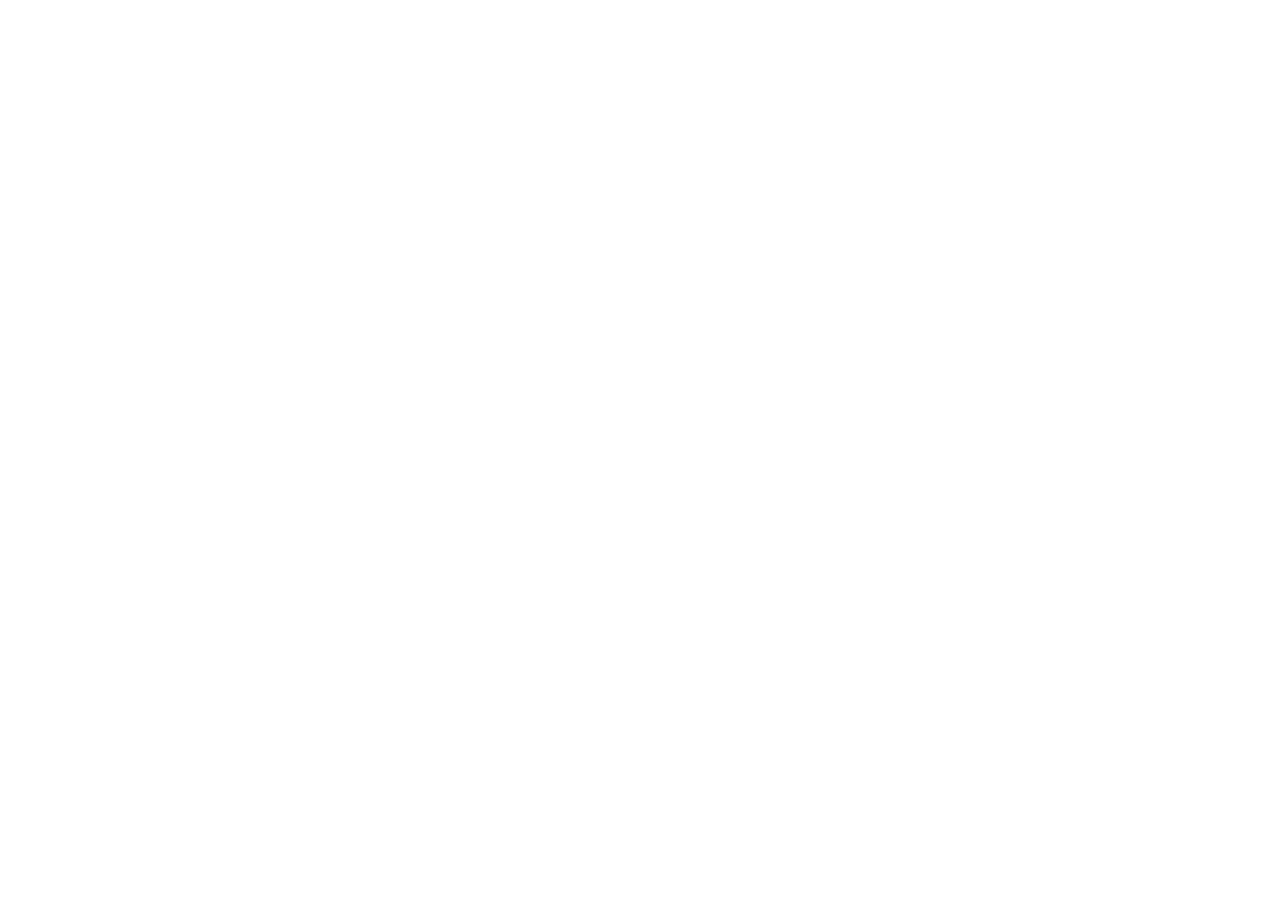
==== commit 936b066a: "Add files via upload" ====
--- a/index.html
+++ b/index.html
@@ -1,999 +1,17 @@
-<!DOCTYPE html>
-<html lang="en">
-<head>
-<meta charset="UTF-8">
-<meta name="viewport" content="width=device-width, initial-scale=1.0">
-<title>Nischal Adhikari — Graphic Designer</title>
-<link href="https://fonts.googleapis.com/css2?family=Syne:wght@400;600;700;800&family=DM+Sans:ital,wght@0,300;0,400;1,300&display=swap" rel="stylesheet">
-<style>
-  :root {
-    --ink: #0a0a0f;
-    --paper: #f0ece3;
-    --accent: #ff4d1c;
-    --accent2: #ffd447;
-    --muted: #7a7670;
-    --card: #ffffff;
-  }
-
-  *, *::before, *::after { margin: 0; padding: 0; box-sizing: border-box; }
-
-  html { scroll-behavior: smooth; }
-
-  body {
-    background: var(--ink);
-    color: var(--paper);
-    font-family: 'DM Sans', sans-serif;
-    overflow-x: hidden;
-    cursor: none;
-  }
-
-  /* CUSTOM CURSOR */
-  .cursor {
-    width: 12px; height: 12px;
-    background: var(--accent);
-    border-radius: 50%;
-    position: fixed;
-    top: 0; left: 0;
-    pointer-events: none;
-    z-index: 9999;
-    transition: transform 0.1s ease;
-    mix-blend-mode: difference;
-  }
-  .cursor-trail {
-    width: 36px; height: 36px;
-    border: 1.5px solid var(--accent);
-    border-radius: 50%;
-    position: fixed;
-    top: 0; left: 0;
-    pointer-events: none;
-    z-index: 9998;
-    transition: transform 0.25s ease, width 0.2s, height 0.2s;
-    mix-blend-mode: difference;
-  }
-
-  /* NAV */
-  nav {
-    position: fixed;
-    top: 0; width: 100%;
-    padding: 1.4rem 3rem;
-    display: flex; justify-content: space-between; align-items: center;
-    z-index: 100;
-    backdrop-filter: blur(12px);
-    background: rgba(10,10,15,0.6);
-    border-bottom: 1px solid rgba(240,236,227,0.06);
-  }
-  .logo {
-    font-family: 'Syne', sans-serif;
-    font-weight: 800;
-    font-size: 1.2rem;
-    letter-spacing: -0.02em;
-  }
-  .logo span { color: var(--accent); }
-  .nav-links { display: flex; gap: 2.5rem; list-style: none; }
-  .nav-links a {
-    font-size: 0.82rem;
-    letter-spacing: 0.12em;
-    text-transform: uppercase;
-    color: var(--muted);
-    text-decoration: none;
-    transition: color 0.2s;
-  }
-  .nav-links a:hover { color: var(--paper); }
-  .hire-nav {
-    background: var(--accent);
-    color: #fff !important;
-    padding: 0.5rem 1.4rem;
-    border-radius: 2rem;
-    font-weight: 600 !important;
-    transition: transform 0.2s, background 0.2s !important;
-  }
-  .hire-nav:hover { background: #ff6a3d !important; transform: scale(1.05); }
-
-  /* ─── HERO ─── */
-  #hero {
-    min-height: 100vh;
-    display: flex; align-items: center; justify-content: center;
-    position: relative;
-    overflow: hidden;
-    padding: 6rem 3rem 3rem;
-  }
-
-  /* 3D canvas BG */
-  #hero-canvas {
-    position: absolute;
-    inset: 0;
-    z-index: 0;
-  }
-
-  .hero-inner {
-    position: relative;
-    z-index: 2;
-    max-width: 900px;
-    text-align: center;
-  }
-
-  .hero-tag {
-    display: inline-block;
-    font-size: 0.75rem;
-    letter-spacing: 0.2em;
-    text-transform: uppercase;
-    color: var(--accent);
-    border: 1px solid var(--accent);
-    padding: 0.35rem 1rem;
-    border-radius: 2rem;
-    margin-bottom: 2rem;
-    opacity: 0;
-    animation: fadeUp 0.8s 0.3s forwards;
-  }
-
-  h1 {
-    font-family: 'Syne', sans-serif;
-    font-weight: 800;
-    font-size: clamp(3.5rem, 9vw, 7.5rem);
-    line-height: 0.95;
-    letter-spacing: -0.04em;
-    opacity: 0;
-    animation: fadeUp 0.9s 0.5s forwards;
-  }
-  h1 em { font-style: italic; color: var(--accent2); }
-
-  .hero-sub {
-    margin-top: 1.8rem;
-    font-size: 1.1rem;
-    font-weight: 300;
-    color: var(--muted);
-    max-width: 520px;
-    margin-left: auto; margin-right: auto;
-    line-height: 1.7;
-    opacity: 0;
-    animation: fadeUp 0.9s 0.7s forwards;
-  }
-
-  .hero-cta {
-    margin-top: 3rem;
-    display: flex; gap: 1rem; justify-content: center; flex-wrap: wrap;
-    opacity: 0;
-    animation: fadeUp 0.9s 0.9s forwards;
-  }
-  .btn-primary {
-    background: var(--accent);
-    color: #fff;
-    padding: 0.9rem 2.4rem;
-    border-radius: 3rem;
-    font-family: 'Syne', sans-serif;
-    font-weight: 700;
-    font-size: 0.95rem;
-    text-decoration: none;
-    transition: transform 0.2s, box-shadow 0.2s;
-    box-shadow: 0 0 0 0 rgba(255,77,28,0.5);
-    display: inline-block;
-  }
-  .btn-primary:hover {
-    transform: translateY(-3px);
-    box-shadow: 0 12px 40px rgba(255,77,28,0.4);
-  }
-  .btn-ghost {
-    border: 1.5px solid rgba(240,236,227,0.3);
-    color: var(--paper);
-    padding: 0.9rem 2.4rem;
-    border-radius: 3rem;
-    font-family: 'Syne', sans-serif;
-    font-weight: 600;
-    font-size: 0.95rem;
-    text-decoration: none;
-    transition: border-color 0.2s, background 0.2s;
-    display: inline-block;
-  }
-  .btn-ghost:hover { border-color: var(--paper); background: rgba(240,236,227,0.07); }
-
-  .scroll-hint {
-    position: absolute;
-    bottom: 2.5rem;
-    left: 50%;
-    transform: translateX(-50%);
-    display: flex; flex-direction: column; align-items: center; gap: 0.5rem;
-    opacity: 0; animation: fadeUp 1s 1.3s forwards;
-  }
-  .scroll-hint span { font-size: 0.7rem; letter-spacing: 0.15em; text-transform: uppercase; color: var(--muted); }
-  .scroll-line {
-    width: 1px; height: 50px;
-    background: linear-gradient(to bottom, var(--muted), transparent);
-    animation: scrollPulse 2s infinite;
-  }
-
-  /* ─── SECTION SHARED ─── */
-  section { padding: 7rem 3rem; }
-  .section-label {
-    font-size: 0.72rem;
-    letter-spacing: 0.2em;
-    text-transform: uppercase;
-    color: var(--accent);
-    margin-bottom: 1rem;
-  }
-  .section-title {
-    font-family: 'Syne', sans-serif;
-    font-weight: 800;
-    font-size: clamp(2.2rem, 5vw, 3.8rem);
-    line-height: 1.05;
-    letter-spacing: -0.03em;
-  }
-  .section-title em { font-style: italic; color: var(--accent2); }
-
-  /* ─── WORKS ─── */
-  #works { background: var(--ink); }
-  .works-header {
-    max-width: 1200px;
-    margin: 0 auto 4rem;
-    display: flex; justify-content: space-between; align-items: flex-end; flex-wrap: wrap; gap: 1rem;
-  }
-  .works-grid {
-    max-width: 1200px;
-    margin: 0 auto;
-    display: grid;
-    grid-template-columns: repeat(12, 1fr);
-    gap: 1.2rem;
-  }
-  .work-card {
-    border-radius: 1rem;
-    overflow: hidden;
-    position: relative;
-    cursor: none;
-    transition: transform 0.4s cubic-bezier(0.23,1,0.32,1);
-    transform-style: preserve-3d;
-  }
-  .work-card:nth-child(1) { grid-column: span 7; grid-row: span 1; }
-  .work-card:nth-child(2) { grid-column: span 5; }
-  .work-card:nth-child(3) { grid-column: span 5; }
-  .work-card:nth-child(4) { grid-column: span 7; }
-  .work-card:nth-child(5) { grid-column: span 12; }
-
-  .work-card:hover { transform: translateY(-6px) scale(1.01); }
-
-  .work-img {
-    width: 100%;
-    aspect-ratio: 16/10;
-    object-fit: cover;
-    display: block;
-    transition: transform 0.6s cubic-bezier(0.23,1,0.32,1);
-  }
-  .work-card:hover .work-img { transform: scale(1.06); }
-  .work-card:nth-child(5) .work-img { aspect-ratio: 21/7; }
-
-  .work-overlay {
-    position: absolute;
-    inset: 0;
-    background: linear-gradient(to top, rgba(10,10,15,0.95) 0%, transparent 55%);
-    padding: 1.5rem;
-    display: flex; flex-direction: column; justify-content: flex-end;
-    opacity: 0;
-    transition: opacity 0.3s;
-  }
-  .work-card:hover .work-overlay { opacity: 1; }
-  .work-cat {
-    font-size: 0.68rem;
-    letter-spacing: 0.18em;
-    text-transform: uppercase;
-    color: var(--accent);
-    margin-bottom: 0.3rem;
-  }
-  .work-name {
-    font-family: 'Syne', sans-serif;
-    font-size: 1.15rem;
-    font-weight: 700;
-  }
-
-  /* ─── HIRE ME ─── */
-  #hire {
-    background: var(--accent);
-    text-align: center;
-    padding: 6rem 3rem;
-    position: relative;
-    overflow: hidden;
-  }
-  #hire::before {
-    content: 'HIRE ME';
-    position: absolute;
-    font-family: 'Syne', sans-serif;
-    font-size: clamp(8rem, 22vw, 18rem);
-    font-weight: 800;
-    letter-spacing: -0.05em;
-    color: rgba(255,255,255,0.07);
-    top: 50%; left: 50%;
-    transform: translate(-50%, -50%);
-    white-space: nowrap;
-    pointer-events: none;
-  }
-  #hire .section-title { color: #fff; font-size: clamp(2.5rem, 6vw, 4.5rem); }
-  #hire .section-title em { color: var(--ink); font-style: italic; }
-  #hire p { color: rgba(255,255,255,0.8); margin: 1.2rem auto 2.5rem; max-width: 500px; font-size: 1.05rem; line-height: 1.7; }
-  .btn-dark {
-    background: var(--ink);
-    color: var(--paper);
-    padding: 1rem 2.8rem;
-    border-radius: 3rem;
-    font-family: 'Syne', sans-serif;
-    font-weight: 700;
-    font-size: 1rem;
-    text-decoration: none;
-    display: inline-block;
-    transition: transform 0.2s, box-shadow 0.2s;
-  }
-  .btn-dark:hover { transform: translateY(-4px); box-shadow: 0 16px 50px rgba(0,0,0,0.3); }
-
-  /* ─── TESTIMONIALS ─── */
-  #testimonials {
-    background: #0f0f14;
-    overflow: hidden;
-  }
-  .test-header { max-width: 1200px; margin: 0 auto 4rem; }
-
-  .test-track-wrap {
-    position: relative;
-    overflow: hidden;
-    max-width: 100%;
-  }
-  .test-track-wrap::before, .test-track-wrap::after {
-    content: '';
-    position: absolute;
-    top: 0; bottom: 0;
-    width: 120px;
-    z-index: 2;
-    pointer-events: none;
-  }
-  .test-track-wrap::before { left: 0; background: linear-gradient(to right, #0f0f14, transparent); }
-  .test-track-wrap::after { right: 0; background: linear-gradient(to left, #0f0f14, transparent); }
-
-  .test-track {
-    display: flex;
-    gap: 1.5rem;
-    width: max-content;
-    animation: scrollLeft 30s linear infinite;
-  }
-  .test-track:hover { animation-play-state: paused; }
-
-  .test-card {
-    background: rgba(240,236,227,0.04);
-    border: 1px solid rgba(240,236,227,0.08);
-    border-radius: 1.2rem;
-    padding: 2rem 2.2rem;
-    width: 360px;
-    flex-shrink: 0;
-    transition: background 0.3s, border-color 0.3s;
-  }
-  .test-card:hover { background: rgba(240,236,227,0.07); border-color: rgba(255,77,28,0.3); }
-
-  .stars { color: var(--accent2); font-size: 0.9rem; letter-spacing: 2px; margin-bottom: 1rem; }
-  .test-text { font-size: 0.95rem; line-height: 1.75; color: rgba(240,236,227,0.75); font-style: italic; margin-bottom: 1.5rem; }
-  .test-author { display: flex; align-items: center; gap: 0.9rem; }
-  .test-avatar {
-    width: 42px; height: 42px; border-radius: 50%;
-    display: flex; align-items: center; justify-content: center;
-    font-family: 'Syne', sans-serif; font-weight: 800; font-size: 1rem;
-    color: #fff;
-  }
-  .test-info strong { display: block; font-family: 'Syne', sans-serif; font-size: 0.9rem; font-weight: 700; }
-  .test-info span { font-size: 0.75rem; color: var(--muted); }
-
-  /* ─── CONTACT ─── */
-  #contact { background: var(--ink); }
-  .contact-inner {
-    max-width: 1200px;
-    margin: 0 auto;
-    display: grid;
-    grid-template-columns: 1fr 1fr;
-    gap: 5rem;
-    align-items: start;
-  }
-  .contact-left p { color: var(--muted); margin-top: 1.2rem; line-height: 1.8; max-width: 420px; }
-
-  .contact-details { margin-top: 2.5rem; display: flex; flex-direction: column; gap: 1.2rem; }
-  .contact-item { display: flex; align-items: center; gap: 1rem; }
-  .contact-icon {
-    width: 44px; height: 44px;
-    border-radius: 50%;
-    border: 1px solid rgba(240,236,227,0.15);
-    display: flex; align-items: center; justify-content: center;
-    font-size: 1rem;
-    flex-shrink: 0;
-  }
-  .contact-item-text strong { display: block; font-size: 0.78rem; letter-spacing: 0.1em; text-transform: uppercase; color: var(--muted); margin-bottom: 0.15rem; }
-  .contact-item-text span { font-size: 0.95rem; }
-
-  .contact-form { display: flex; flex-direction: column; gap: 1.2rem; }
-  .form-row { display: grid; grid-template-columns: 1fr 1fr; gap: 1rem; }
-  .field { display: flex; flex-direction: column; gap: 0.5rem; }
-  .field label { font-size: 0.75rem; letter-spacing: 0.12em; text-transform: uppercase; color: var(--muted); }
-  .field input, .field textarea, .field select {
-    background: rgba(240,236,227,0.05);
-    border: 1px solid rgba(240,236,227,0.1);
-    border-radius: 0.7rem;
-    padding: 0.85rem 1.1rem;
-    color: var(--paper);
-    font-family: 'DM Sans', sans-serif;
-    font-size: 0.95rem;
-    outline: none;
-    transition: border-color 0.2s, background 0.2s;
-    width: 100%;
-    resize: vertical;
-  }
-  .field input:focus, .field textarea:focus, .field select:focus {
-    border-color: var(--accent);
-    background: rgba(255,77,28,0.05);
-  }
-  .field select option { background: #1a1a20; }
-  .field textarea { min-height: 130px; }
-  .submit-btn {
-    background: var(--accent);
-    color: #fff;
-    border: none;
-    padding: 1rem 2.4rem;
-    border-radius: 3rem;
-    font-family: 'Syne', sans-serif;
-    font-weight: 700;
-    font-size: 1rem;
-    cursor: none;
-    transition: transform 0.2s, box-shadow 0.2s;
-    align-self: flex-start;
-    position: relative;
-    overflow: hidden;
-  }
-  .submit-btn::after {
-    content: '';
-    position: absolute;
-    inset: 0;
-    background: rgba(255,255,255,0.15);
-    transform: translateX(-100%);
-    transition: transform 0.3s;
-  }
-  .submit-btn:hover::after { transform: translateX(0); }
-  .submit-btn:hover { transform: translateY(-3px); box-shadow: 0 14px 40px rgba(255,77,28,0.45); }
-
-  /* ─── FOOTER ─── */
-  footer {
-    background: #07070a;
-    padding: 2.5rem 3rem;
-    display: flex; justify-content: space-between; align-items: center; flex-wrap: wrap; gap: 1rem;
-    border-top: 1px solid rgba(240,236,227,0.07);
-  }
-  footer .logo { font-size: 1rem; }
-  footer p { font-size: 0.8rem; color: var(--muted); }
-  .social-links { display: flex; gap: 1.2rem; }
-  .social-links a {
-    width: 38px; height: 38px;
-    border: 1px solid rgba(240,236,227,0.15);
-    border-radius: 50%;
-    display: flex; align-items: center; justify-content: center;
-    font-size: 0.85rem;
-    text-decoration: none;
-    color: var(--muted);
-    transition: border-color 0.2s, color 0.2s;
-  }
-  .social-links a:hover { border-color: var(--accent); color: var(--accent); }
-
-  /* ─── REVEAL ─── */
-  .reveal {
-    opacity: 0;
-    transform: translateY(40px);
-    transition: opacity 0.8s cubic-bezier(0.23,1,0.32,1), transform 0.8s cubic-bezier(0.23,1,0.32,1);
-  }
-  .reveal.visible { opacity: 1; transform: none; }
-  .reveal-delay-1 { transition-delay: 0.1s; }
-  .reveal-delay-2 { transition-delay: 0.2s; }
-  .reveal-delay-3 { transition-delay: 0.35s; }
-
-  /* ─── ANIMATIONS ─── */
-  @keyframes fadeUp {
-    from { opacity: 0; transform: translateY(30px); }
-    to   { opacity: 1; transform: translateY(0); }
-  }
-  @keyframes scrollPulse {
-    0%, 100% { opacity: 0.4; transform: scaleY(1); }
-    50%       { opacity: 1; transform: scaleY(1.15); }
-  }
-  @keyframes scrollLeft {
-    from { transform: translateX(0); }
-    to   { transform: translateX(-50%); }
-  }
-  @keyframes float3d {
-    0%, 100% { transform: rotateX(0deg) rotateY(0deg); }
-    33%       { transform: rotateX(6deg) rotateY(8deg); }
-    66%       { transform: rotateX(-4deg) rotateY(-5deg); }
-  }
-
-  /* ─── RESPONSIVE ─── */
-  @media (max-width: 900px) {
-    nav { padding: 1.2rem 1.5rem; }
-    .nav-links { display: none; }
-    section { padding: 5rem 1.5rem; }
-    .works-grid { grid-template-columns: 1fr; }
-    .work-card:nth-child(n) { grid-column: span 1; }
-    .contact-inner { grid-template-columns: 1fr; gap: 3rem; }
-    .form-row { grid-template-columns: 1fr; }
-    footer { flex-direction: column; text-align: center; }
-    .cursor, .cursor-trail { display: none; }
-  }
-</style>
-</head>
-<body>
-
-<div class="cursor" id="cursor"></div>
-<div class="cursor-trail" id="cursorTrail"></div>
-
-<!-- NAV -->
-<nav>
-  <div class="logo">Nis<span>c</span>hal</div>
-  <ul class="nav-links">
-    <li><a href="#works">Works</a></li>
-    <li><a href="#testimonials">Reviews</a></li>
-    <li><a href="#contact">Contact</a></li>
-    <li><a href="#hire" class="hire-nav">Hire Me</a></li>
-  </ul>
-</nav>
-
-<!-- HERO -->
-<section id="hero">
-  <canvas id="hero-canvas"></canvas>
-  <div class="hero-inner">
-    <div class="hero-tag">✦ Available for Projects</div>
-    <h1>Nischal<br><em>Adhikari</em></h1>
-    <p class="hero-sub">Graphic Designer crafting bold visual identities, brand stories, and digital experiences that leave a mark.</p>
-    <div class="hero-cta">
-      <a href="#works" class="btn-primary">View My Work</a>
-      <a href="#hire" class="btn-ghost">Hire Me →</a>
-    </div>
-  </div>
-  <div class="scroll-hint">
-    <span>Scroll</span>
-    <div class="scroll-line"></div>
-  </div>
-</section>
-
-<!-- WORKS -->
-<section id="works">
-  <div class="works-header">
-    <div>
-      <div class="section-label reveal">Selected Works</div>
-      <h2 class="section-title reveal reveal-delay-1">Projects that<br><em>tell stories</em></h2>
-    </div>
-    <a href="#contact" class="btn-ghost reveal reveal-delay-2" style="font-size:0.85rem; padding:0.7rem 1.8rem;">All Projects →</a>
-  </div>
-
-  <div class="works-grid">
-    <div class="work-card reveal">
-      <img class="work-img" src="https://images.unsplash.com/photo-1634986666676-ec8fd927c23d?w=900&q=80" alt="Brand Identity">
-      <div class="work-overlay">
-        <div class="work-cat">Brand Identity</div>
-        <div class="work-name">Luminary Cosmetics — Full Brand System</div>
-      </div>
-    </div>
-    <div class="work-card reveal reveal-delay-1">
-      <img class="work-img" src="https://images.unsplash.com/photo-1561070791-2526d30994b5?w=600&q=80" alt="Poster Design">
-      <div class="work-overlay">
-        <div class="work-cat">Poster Design</div>
-        <div class="work-name">Urban Festival Series</div>
-      </div>
-    </div>
-    <div class="work-card reveal reveal-delay-2">
-      <img class="work-img" src="https://images.unsplash.com/photo-1609921212029-bb5a28e60960?w=600&q=80" alt="Typography">
-      <div class="work-overlay">
-        <div class="work-cat">Typography</div>
-        <div class="work-name">Editorial Layout — ARCH Magazine</div>
-      </div>
-    </div>
-    <div class="work-card reveal reveal-delay-1">
-      <img class="work-img" src="https://images.unsplash.com/photo-1561070791-36a5ab77f24d?w=900&q=80" alt="UI Design">
-      <div class="work-overlay">
-        <div class="work-cat">UI / Digital</div>
-        <div class="work-name">FinTech Dashboard — Nexus App</div>
-      </div>
-    </div>
-    <div class="work-card reveal">
-      <img class="work-img" src="https://images.unsplash.com/photo-1558618666-fcd25c85cd64?w=1400&q=80" alt="Packaging">
-      <div class="work-overlay">
-        <div class="work-cat">Packaging</div>
-        <div class="work-name">Himalayan Brew — Craft Beer Packaging Line</div>
-      </div>
-    </div>
-  </div>
-</section>
-
-<!-- HIRE ME -->
-<section id="hire">
-  <div class="reveal">
-    <h2 class="section-title">Let's create something<br><em>remarkable</em> together</h2>
-    <p>I'm currently open for freelance projects, brand collaborations, and full-time opportunities. Let's talk.</p>
-    <a href="#contact" class="btn-dark">Start a Project →</a>
-  </div>
-</section>
-
-<!-- TESTIMONIALS -->
-<section id="testimonials">
-  <div class="test-header">
-    <div class="section-label reveal">Testimonials</div>
-    <h2 class="section-title reveal reveal-delay-1">What clients<br><em>say</em></h2>
-  </div>
-  <div class="test-track-wrap reveal">
-    <div class="test-track" id="testTrack">
-      <!-- Cards duplicated for seamless loop -->
-      <div class="test-card">
-        <div class="stars">★★★★★</div>
-        <p class="test-text">"Nischal transformed our brand identity from scratch. The logo, palette, and typography he designed gave us instant credibility with investors."</p>
-        <div class="test-author">
-          <div class="test-avatar" style="background: linear-gradient(135deg,#ff4d1c,#ff9a3c);">A</div>
-          <div class="test-info"><strong>Ayesha Karmacharya</strong><span>CEO, Vridhi Ventures</span></div>
-        </div>
-      </div>
-      <div class="test-card">
-        <div class="stars">★★★★★</div>
-        <p class="test-text">"The poster series for our music festival was beyond expectations. People were photographing them everywhere. Pure artistry."</p>
-        <div class="test-author">
-          <div class="test-avatar" style="background: linear-gradient(135deg,#7c3aed,#db2777);">R</div>
-          <div class="test-info"><strong>Rohan Shrestha</strong><span>Event Director, Kathmandu Beats</span></div>
-        </div>
-      </div>
-      <div class="test-card">
-        <div class="stars">★★★★★</div>
-        <p class="test-text">"Working with Nischal is effortless. He understands the brief deeply and always delivers something that surprises and delights."</p>
-        <div class="test-author">
-          <div class="test-avatar" style="background: linear-gradient(135deg,#059669,#0284c7);">P</div>
-          <div class="test-info"><strong>Priya Thapa</strong><span>Marketing Lead, Himalayan Tea Co.</span></div>
-        </div>
-      </div>
-      <div class="test-card">
-        <div class="stars">★★★★★</div>
-        <p class="test-text">"Our app UI redesign by Nischal increased user engagement by 40%. He doesn't just make things pretty — he makes them work beautifully."</p>
-        <div class="test-author">
-          <div class="test-avatar" style="background: linear-gradient(135deg,#d97706,#dc2626);">S</div>
-          <div class="test-info"><strong>Suresh Maharjan</strong><span>CTO, Nexus Digital</span></div>
-        </div>
-      </div>
-      <div class="test-card">
-        <div class="stars">★★★★★</div>
-        <p class="test-text">"The packaging he created for our craft beer line won us a regional design award. Our shelves are impossible to walk past."</p>
-        <div class="test-author">
-          <div class="test-avatar" style="background: linear-gradient(135deg,#0ea5e9,#6366f1);">B</div>
-          <div class="test-info"><strong>Bikram Gurung</strong><span>Founder, Himalayan Brew</span></div>
-        </div>
-      </div>
-      <div class="test-card">
-        <div class="stars">★★★★★</div>
-        <p class="test-text">"Nischal's editorial layouts for our magazine brought us a 30% increase in print subscriptions. Simply remarkable design thinking."</p>
-        <div class="test-author">
-          <div class="test-avatar" style="background: linear-gradient(135deg,#ec4899,#f59e0b);">M</div>
-          <div class="test-info"><strong>Manisha Bista</strong><span>Editor-in-Chief, ARCH Magazine</span></div>
-        </div>
-      </div>
-      <!-- Duplicated set for seamless loop -->
-      <div class="test-card">
-        <div class="stars">★★★★★</div>
-        <p class="test-text">"Nischal transformed our brand identity from scratch. The logo, palette, and typography he designed gave us instant credibility with investors."</p>
-        <div class="test-author">
-          <div class="test-avatar" style="background: linear-gradient(135deg,#ff4d1c,#ff9a3c);">A</div>
-          <div class="test-info"><strong>Ayesha Karmacharya</strong><span>CEO, Vridhi Ventures</span></div>
-        </div>
-      </div>
-      <div class="test-card">
-        <div class="stars">★★★★★</div>
-        <p class="test-text">"The poster series for our music festival was beyond expectations. People were photographing them everywhere. Pure artistry."</p>
-        <div class="test-author">
-          <div class="test-avatar" style="background: linear-gradient(135deg,#7c3aed,#db2777);">R</div>
-          <div class="test-info"><strong>Rohan Shrestha</strong><span>Event Director, Kathmandu Beats</span></div>
-        </div>
-      </div>
-      <div class="test-card">
-        <div class="stars">★★★★★</div>
-        <p class="test-text">"Working with Nischal is effortless. He understands the brief deeply and always delivers something that surprises and delights."</p>
-        <div class="test-author">
-          <div class="test-avatar" style="background: linear-gradient(135deg,#059669,#0284c7);">P</div>
-          <div class="test-info"><strong>Priya Thapa</strong><span>Marketing Lead, Himalayan Tea Co.</span></div>
-        </div>
-      </div>
-      <div class="test-card">
-        <div class="stars">★★★★★</div>
-        <p class="test-text">"Our app UI redesign by Nischal increased user engagement by 40%. He doesn't just make things pretty — he makes them work beautifully."</p>
-        <div class="test-author">
-          <div class="test-avatar" style="background: linear-gradient(135deg,#d97706,#dc2626);">S</div>
-          <div class="test-info"><strong>Suresh Maharjan</strong><span>CTO, Nexus Digital</span></div>
-        </div>
-      </div>
-    </div>
-  </div>
-</section>
-
-<!-- CONTACT -->
-<section id="contact">
-  <div class="contact-inner">
-    <div class="contact-left">
-      <div class="section-label reveal">Get in Touch</div>
-      <h2 class="section-title reveal reveal-delay-1">Let's work<br><em>together</em></h2>
-      <p class="reveal reveal-delay-2">Have a project in mind? I'd love to hear about it. Send me a message and I'll get back to you within 24 hours.</p>
-      <div class="contact-details reveal reveal-delay-3">
-        <div class="contact-item">
-          <div class="contact-icon">✉</div>
-          <div class="contact-item-text">
-            <strong>Email</strong>
-            <span>nischaladk066@gmail.com</span>
-          </div>
-        </div>
-        <div class="contact-item">
-          <div class="contact-icon">📍</div>
-          <div class="contact-item-text">
-            <strong>Location</strong>
-            <span>Chitwan, Nepal</span>
-          </div>
-        </div>
-        <div class="contact-item">
-          <div class="contact-icon">⏱</div>
-          <div class="contact-item-text">
-            <strong>Response Time</strong>
-            <span>Within 24 hours</span>
-          </div>
-        </div>
-      </div>
-    </div>
-    <div class="reveal reveal-delay-2">
-      <form class="contact-form" onsubmit="handleSubmit(event)">
-        <div class="form-row">
-          <div class="field">
-            <label>First Name</label>
-            <input type="text" placeholder="Aarav">
-          </div>
-          <div class="field">
-            <label>Last Name</label>
-            <input type="text" placeholder="Sharma">
-          </div>
-        </div>
-        <div class="field">
-          <label>Email</label>
-          <input type="email" placeholder="hello@yourcompany.com">
-        </div>
-        <div class="field">
-          <label>Project Type</label>
-          <select>
-            <option value="">Select a service...</option>
-            <option>Brand Identity</option>
-            <option>Poster / Print Design</option>
-            <option>UI / Digital Design</option>
-            <option>Packaging Design</option>
-            <option>Editorial / Layout</option>
-            <option>Other</option>
-          </select>
-        </div>
-        <div class="field">
-          <label>Message</label>
-          <textarea placeholder="Tell me about your project, timeline, and budget..."></textarea>
-        </div>
-        <button type="submit" class="submit-btn" id="submitBtn">Send Message ✦</button>
-      </form>
-    </div>
-  </div>
-</section>
-
-<!-- FOOTER -->
-<footer>
-  <div class="logo">Nis<span>c</span>hal</div>
-  <p>© 2025 Nischal Adhikari ✦</p>
-  <div class="social-links">
-    <a href="#" title="Behance">Be</a>
-    <a href="#" title="Dribbble">Dr</a>
-    <a href="#" title="Instagram">Ig</a>
-    <a href="#" title="LinkedIn">in</a>
-  </div>
-</footer>
-
-<script>
-// ── CUSTOM CURSOR ──
-const cursor = document.getElementById('cursor');
-const trail = document.getElementById('cursorTrail');
-let mx = 0, my = 0, tx = 0, ty = 0;
-document.addEventListener('mousemove', e => {
-  mx = e.clientX; my = e.clientY;
-  cursor.style.transform = `translate(${mx - 6}px, ${my - 6}px)`;
-});
-function animTrail() {
-  tx += (mx - tx - 18) * 0.15;
-  ty += (my - ty - 18) * 0.15;
-  trail.style.transform = `translate(${tx}px, ${ty}px)`;
-  requestAnimationFrame(animTrail);
-}
-animTrail();
-
-document.querySelectorAll('a, button, .work-card, .test-card').forEach(el => {
-  el.addEventListener('mouseenter', () => {
-    cursor.style.transform += ' scale(2)';
-    trail.style.width = '60px'; trail.style.height = '60px';
-  });
-  el.addEventListener('mouseleave', () => {
-    cursor.style.transform = cursor.style.transform.replace(' scale(2)', '');
-    trail.style.width = '36px'; trail.style.height = '36px';
-  });
-});
-
-// ── 3D CANVAS HERO ──
-const canvas = document.getElementById('hero-canvas');
-const ctx = canvas.getContext('2d');
-let W, H, particles = [], t = 0;
-
-function resize() {
-  W = canvas.width = canvas.offsetWidth;
-  H = canvas.height = canvas.offsetHeight;
-}
-resize();
-window.addEventListener('resize', resize);
-
-// Floating geometric shapes
-const shapes = [];
-for (let i = 0; i < 18; i++) {
-  shapes.push({
-    x: Math.random() * 1200,
-    y: Math.random() * 800,
-    z: Math.random() * 600 + 100,
-    vx: (Math.random() - 0.5) * 0.4,
-    vy: (Math.random() - 0.5) * 0.3,
-    vz: (Math.random() - 0.5) * 0.5,
-    size: Math.random() * 30 + 10,
-    rot: Math.random() * Math.PI * 2,
-    vrot: (Math.random() - 0.5) * 0.015,
-    type: ['tri', 'sq', 'diamond', 'circle'][Math.floor(Math.random() * 4)],
-    color: ['#ff4d1c', '#ffd447', '#ffffff', '#ff9a3c', '#6366f1'][Math.floor(Math.random() * 5)]
-  });
-}
-
-// Grid lines
-const GRID = 10;
-
-function drawGrid() {
-  const fov = 600;
-  const camY = H * 0.6;
-  ctx.strokeStyle = 'rgba(255,77,28,0.08)';
-  ctx.lineWidth = 1;
-  const cols = 20, rows = 20;
-  const size = 80;
-  const ox = W / 2, oy = camY;
-
-  for (let r = 0; r <= rows; r++) {
-    const depth = r * size;
-    const scale = fov / (fov + depth + t * 30 % (size * rows));
-    for (let c = 0; c <= cols; c++) {
-      const x = (c - cols / 2) * size * scale + ox;
-      const y = oy - depth * 0.4 * scale;
-    }
-    // Horizontal grid lines
-    const d0 = (r * size + t * 30 % (size * rows));
-    const d1 = ((r + 1) * size + t * 30 % (size * rows));
-    const s0 = fov / (fov + d0), s1 = fov / (fov + d1);
-    ctx.beginPath();
-    ctx.moveTo((-cols / 2) * size * s0 + ox, oy - d0 * 0.4 * s0);
-    ctx.lineTo((cols / 2) * size * s0 + ox, oy - d0 * 0.4 * s0);
-    ctx.stroke();
-  }
-  for (let c = 0; c <= cols; c++) {
-    ctx.beginPath();
-    const x0 = (c - cols / 2) * size;
-    const d_near = t * 30 % (size * rows);
-    const d_far = rows * size + d_near;
-    const s_near = fov / (fov + d_near), s_far = fov / (fov + d_far);
-    ctx.moveTo(x0 * s_near + ox, oy - d_near * 0.4 * s_near);
-    ctx.lineTo(x0 * s_far + ox, oy - d_far * 0.4 * s_far);
-    ctx.stroke();
-  }
-}
-
-function drawShape(s, alpha) {
-  const fov = 500;
-  const scale = fov / (fov + s.z);
-  const px = (s.x - W / 2) * scale + W / 2;
-  const py = (s.y - H / 2) * scale + H / 2;
-  const sz = s.size * scale;
-
-  ctx.save();
-  ctx.translate(px, py);
-  ctx.rotate(s.rot);
-  ctx.globalAlpha = alpha * scale * 0.7;
-  ctx.strokeStyle = s.color;
-  ctx.lineWidth = 1.5 * scale;
-  ctx.fillStyle = 'transparent';
-  ctx.beginPath();
-
-  if (s.type === 'tri') {
-    ctx.moveTo(0, -sz); ctx.lineTo(sz * 0.866, sz * 0.5); ctx.lineTo(-sz * 0.866, sz * 0.5); ctx.closePath();
-  } else if (s.type === 'sq') {
-    ctx.rect(-sz / 2, -sz / 2, sz, sz);
-  } else if (s.type === 'diamond') {
-    ctx.moveTo(0, -sz); ctx.lineTo(sz, 0); ctx.lineTo(0, sz); ctx.lineTo(-sz, 0); ctx.closePath();
-  } else {
-    ctx.arc(0, 0, sz, 0, Math.PI * 2);
-  }
-  ctx.stroke();
-  ctx.restore();
-}
-
-let mouseX = W / 2, mouseY = H / 2;
-canvas.addEventListener('mousemove', e => {
-  const r = canvas.getBoundingClientRect();
-  mouseX = e.clientX - r.left;
-  mouseY = e.clientY - r.top;
-});
-
-function animate() {
-  ctx.clearRect(0, 0, W, H);
-
-  // Background gradient
-  const grad = ctx.createRadialGradient(W / 2, H * 0.4, 0, W / 2, H / 2, W * 0.8);
-  grad.addColorStop(0, 'rgba(255,77,28,0.06)');
-  grad.addColorStop(0.5, 'rgba(30,10,40,0.0)');
-  grad.addColorStop(1, 'transparent');
-  ctx.fillStyle = grad;
-  ctx.fillRect(0, 0, W, H);
-
-  drawGrid();
-
-  // Parallax offset from mouse
-  const dx = (mouseX - W / 2) * 0.02;
-  const dy = (mouseY - H / 2) * 0.01;
-
-  shapes.forEach(s => {
-    s.x += s.vx + dx * 0.1;
-    s.y += s.vy + dy * 0.1;
-    s.z += s.vz;
-    s.rot += s.vrot;
-    if (s.x < 0) s.x = W; if (s.x > W) s.x = 0;
-    if (s.y < 0) s.y = H; if (s.y > H) s.y = 0;
-    if (s.z < 50) s.z = 700; if (s.z > 700) s.z = 50;
-    const alpha = Math.min(1, (700 - s.z) / 400);
-    drawShape(s, alpha);
-  });
-
-  t += 0.01;
-  requestAnimationFrame(animate);
-}
-animate();
-
-// ── SCROLL REVEAL ──
-const revealEls = document.querySelectorAll('.reveal');
-const io = new IntersectionObserver(entries => {
-  entries.forEach(e => { if (e.isIntersecting) { e.target.classList.add('visible'); io.unobserve(e.target); }});
-}, { threshold: 0.15 });
-revealEls.forEach(el => io.observe(el));
-
-// ── WORK CARD 3D TILT ──
-document.querySelectorAll('.work-card').forEach(card => {
-  card.addEventListener('mousemove', e => {
-    const r = card.getBoundingClientRect();
-    const x = (e.clientX - r.left) / r.width - 0.5;
-    const y = (e.clientY - r.top) / r.height - 0.5;
-    card.style.transform = `perspective(600px) rotateY(${x * 12}deg) rotateX(${-y * 8}deg) translateY(-6px)`;
-  });
-  card.addEventListener('mouseleave', () => {
-    card.style.transform = '';
-  });
-});
-
-// ── FORM SUBMIT ──
-function handleSubmit(e) {
-  e.preventDefault();
-  const btn = document.getElementById('submitBtn');
-  btn.textContent = 'Sending...';
-  btn.style.background = '#555';
-  setTimeout(() => {
-    btn.textContent = '✓ Message Sent!';
-    btn.style.background = '#16a34a';
-    setTimeout(() => {
-      btn.textContent = 'Send Message ✦';
-      btn.style.background = 'var(--accent)';
-    }, 3000);
-  }, 1400);
-}
-
-// ── NAV HIGHLIGHT ──
-const sections = document.querySelectorAll('section[id]');
-window.addEventListener('scroll', () => {
-  let cur = '';
-  sections.forEach(s => { if (window.scrollY >= s.offsetTop - 200) cur = s.id; });
-  document.querySelectorAll('.nav-links a').forEach(a => {
-    a.style.color = a.getAttribute('href') === '#' + cur ? 'var(--paper)' : '';
-  });
-});
-</script>
-</body>
-</html>
+<!doctype html>
+<html lang="en" class="scroll-smooth">
+  <head>
+    <meta charset="UTF-8" />
+    <meta name="viewport" content="width=device-width, initial-scale=1.0" />
+    <title>Nischal Adhikari - Visual Strategist & Thumbnail Designer</title>
+    <!-- Google Fonts for Space Grotesk (headings), Geist (body), and JetBrains Mono (monospaced labels) -->
+    <link rel="preconnect" href="https://fonts.googleapis.com">
+    <link rel="preconnect" href="https://fonts.gstatic.com" crossorigin>
+    <link href="https://fonts.googleapis.com/css2?family=Space+Grotesk:wght@400;500;600;700&family=Geist:wght@350;400;500;600&family=JetBrains+Mono:wght@400;500;700&display=swap" rel="stylesheet">
+  </head>
+  <body class="bg-black text-[#F8FAFC] antialiased">
+    <div id="root"></div>
+    <script type="module" src="/src/main.tsx"></script>
+  </body>
+</html>
+
